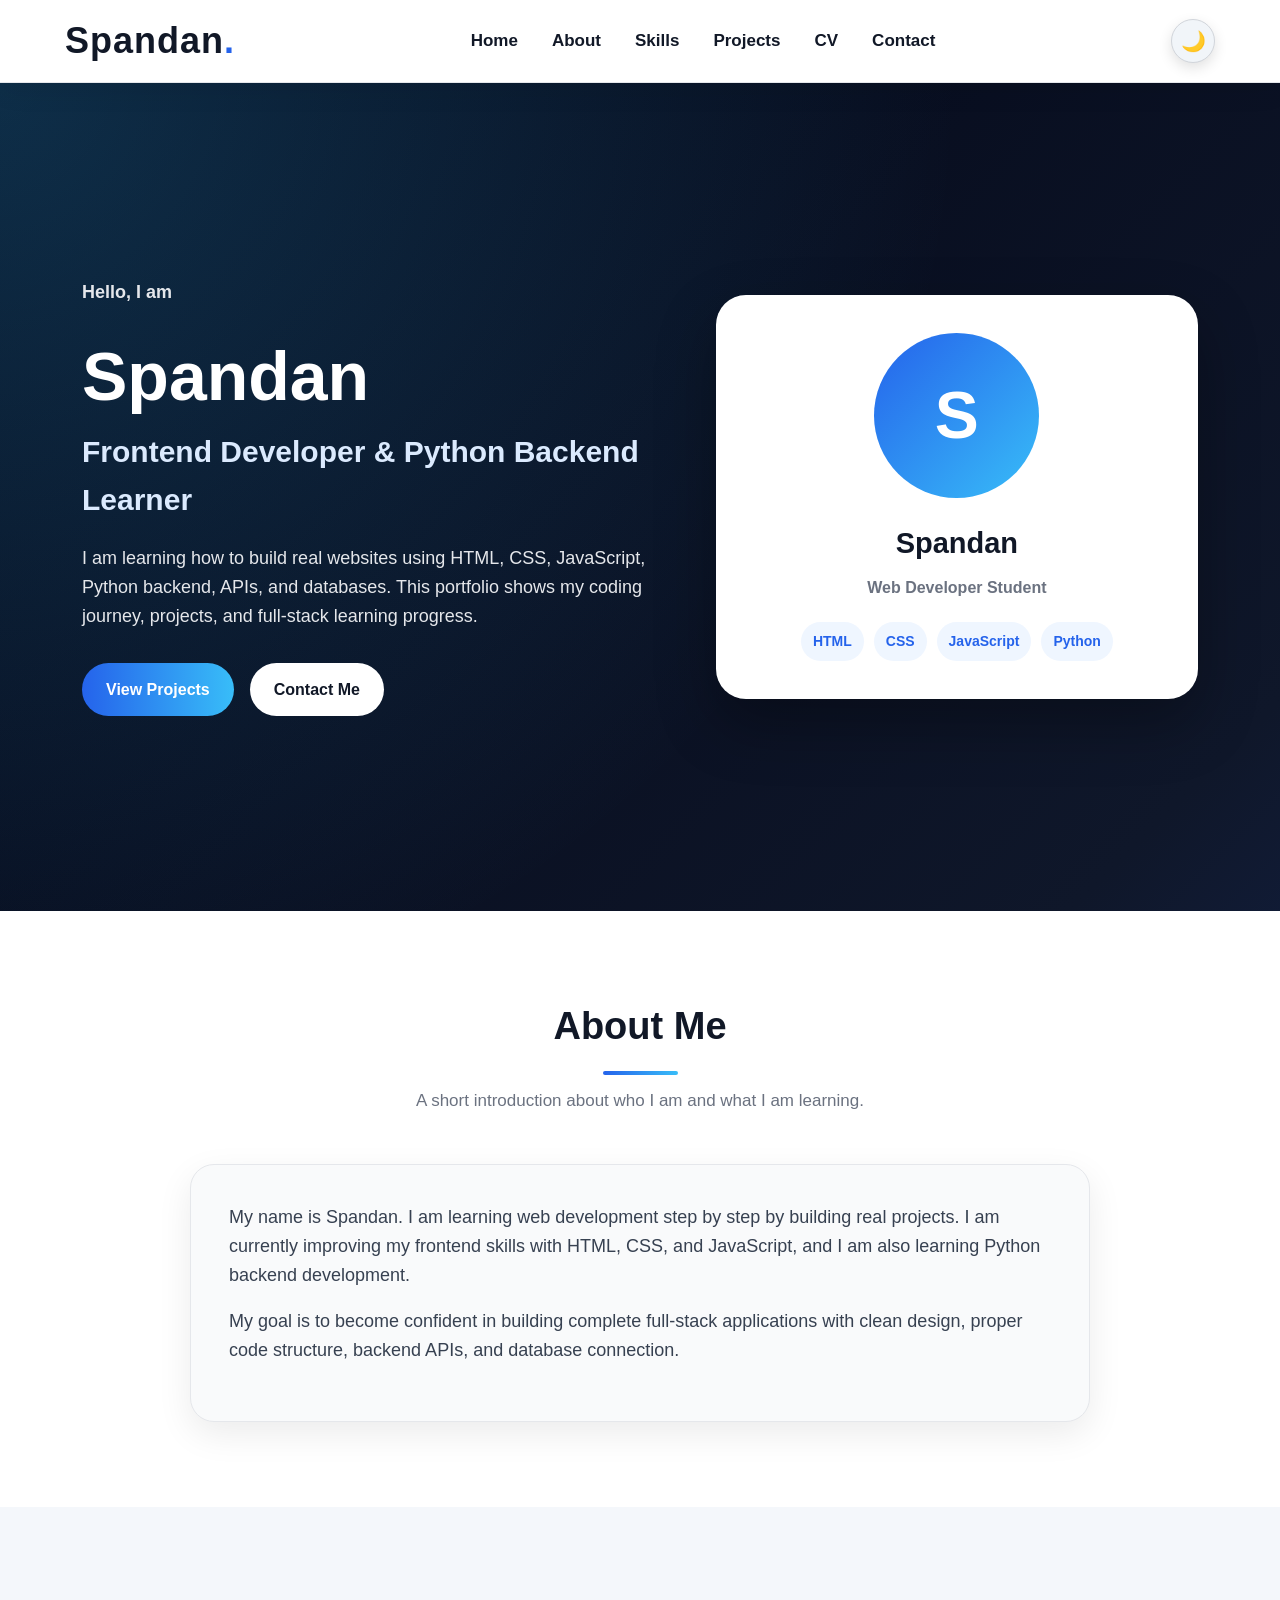
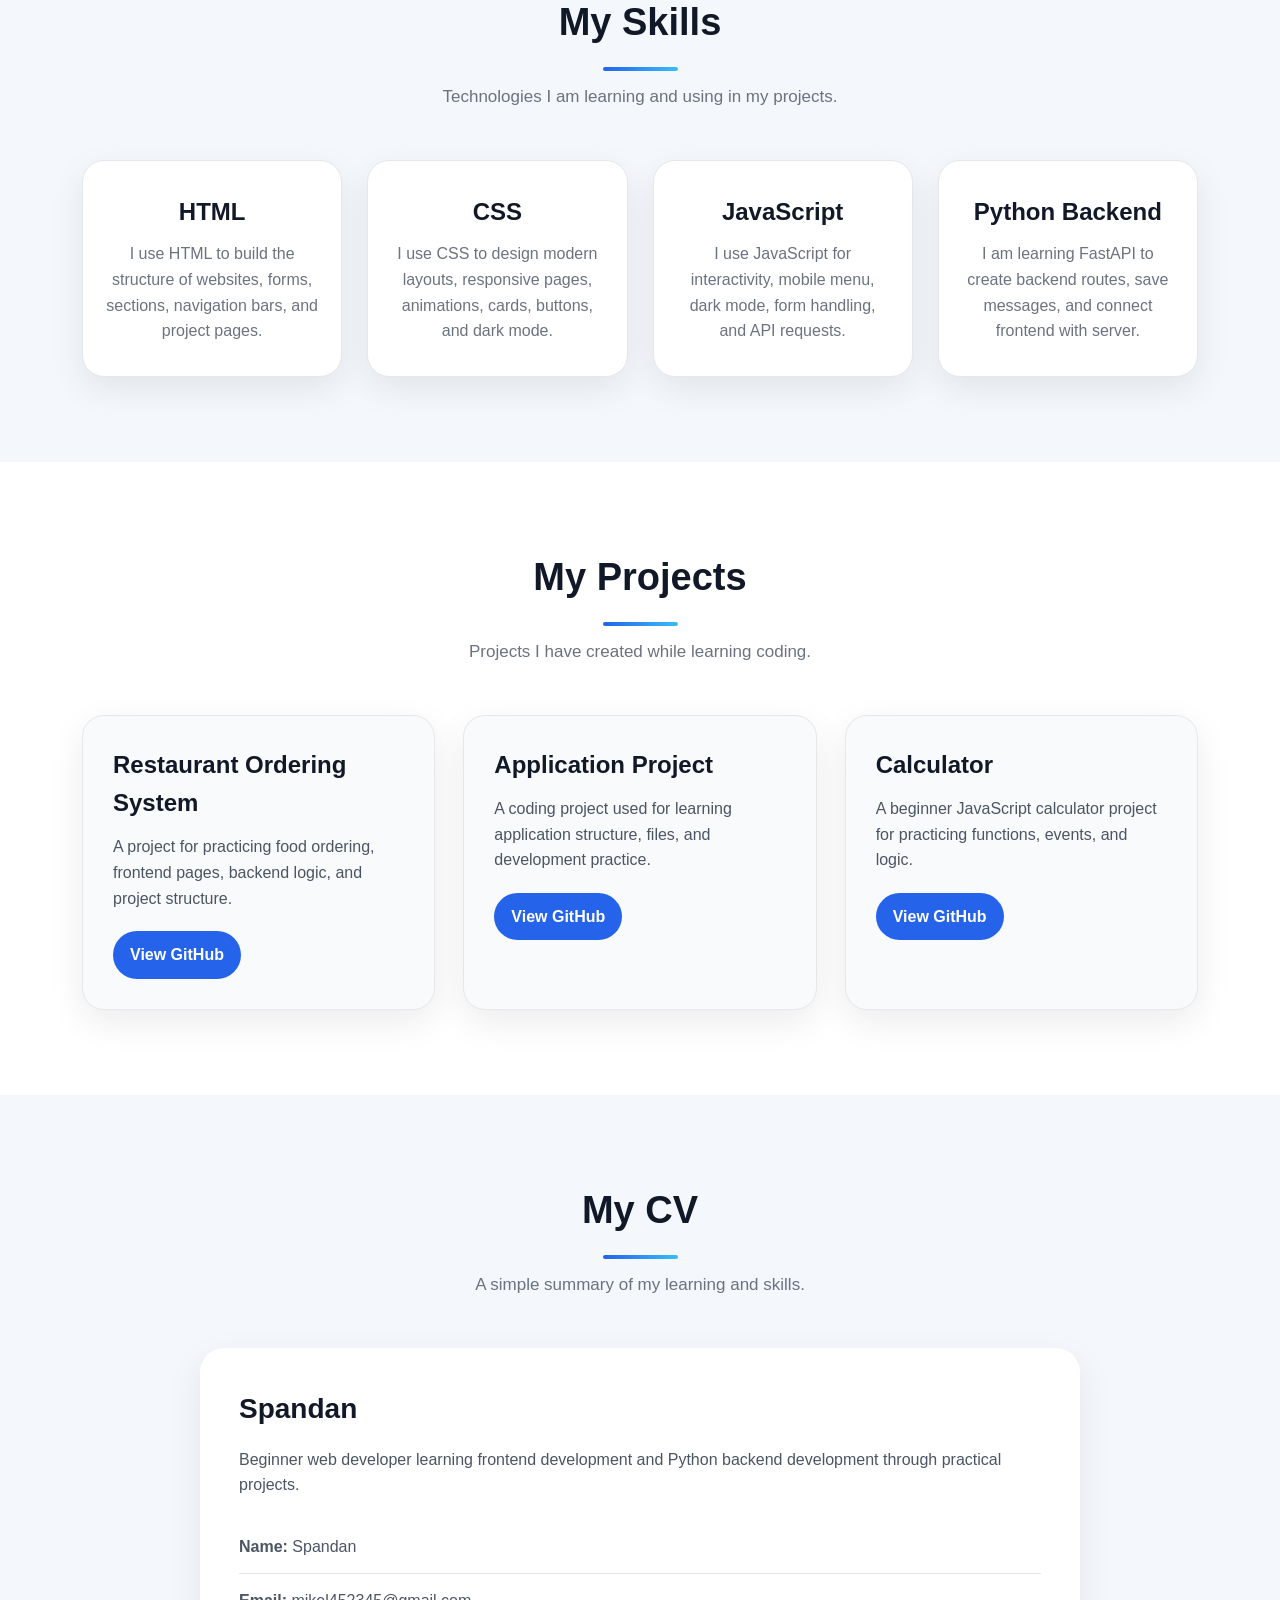
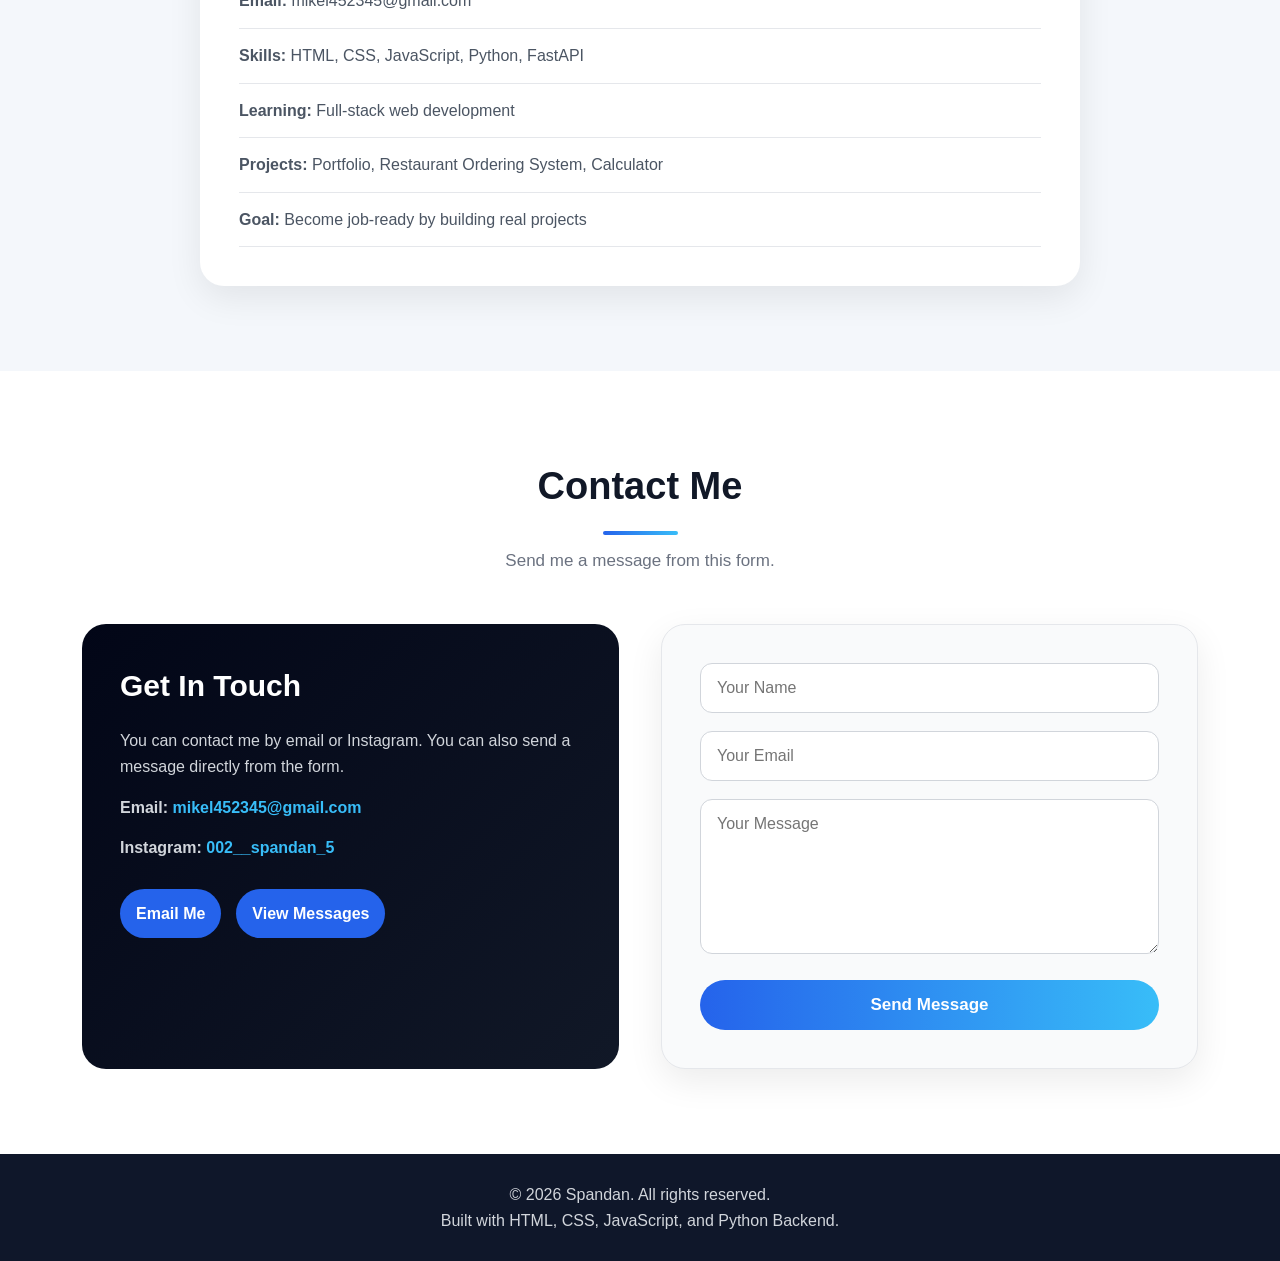
==== frontend/index.html @ 67fcecc3 "Initial portfolio project upload" ====
<!DOCTYPE html>
<html lang="en">
<head>
  <meta charset="UTF-8">

  <meta name="viewport" content="width=device-width, initial-scale=1.0">

  <title>Spandan Portfolio</title>

  <link rel="stylesheet" href="css/style.css">
</head>
<body>

  <!-- HEADER -->
  <header class="site-header">
    <nav class="site-navbar">

      <a href="#home" class="site-logo">
        Spandan<span>.</span>
      </a>

      <ul class="site-nav-links" id="navLinks">
        <li><a href="#home" class="nav-link">Home</a></li>
        <li><a href="#about" class="nav-link">About</a></li>
        <li><a href="#skills" class="nav-link">Skills</a></li>
        <li><a href="#projects" class="nav-link">Projects</a></li>
        <li><a href="#cv" class="nav-link">CV</a></li>
        <li><a href="#contact" class="nav-link">Contact</a></li>
      </ul>

      <div class="site-nav-actions">
        <button id="themeToggle" class="site-theme-btn" type="button" aria-label="Toggle dark mode">
          🌙
        </button>

        <button id="menuToggle" class="site-menu-btn" type="button" aria-label="Open menu">
          ☰
        </button>
      </div>

    </nav>
  </header>


  <!-- HERO SECTION -->
  <section class="hero" id="home">
    <div class="hero-content">

      <div class="hero-text">
        <p class="small-title">Hello, I am</p>

        <h1>Spandan</h1>

        <h2>Frontend Developer & Python Backend Learner</h2>

        <p>
          I am learning how to build real websites using HTML, CSS, JavaScript,
          Python backend, APIs, and databases. This portfolio shows my coding
          journey, projects, and full-stack learning progress.
        </p>

        <div class="hero-buttons">
          <a href="#projects" class="btn primary-btn">View Projects</a>
          <a href="#contact" class="btn secondary-btn">Contact Me</a>
        </div>
      </div>

      <div class="hero-card">
        <div class="profile-circle">S</div>

        <h3>Spandan</h3>

        <p>Web Developer Student</p>

        <div class="hero-tags">
          <span>HTML</span>
          <span>CSS</span>
          <span>JavaScript</span>
          <span>Python</span>
        </div>
      </div>

    </div>
  </section>


  <!-- ABOUT SECTION -->
  <section class="about" id="about">
    <div class="container">

      <h2 class="section-title">About Me</h2>

      <p class="section-subtitle">
        A short introduction about who I am and what I am learning.
      </p>

      <div class="about-box">
        <p>
          My name is Spandan. I am learning web development step by step by building
          real projects. I am currently improving my frontend skills with HTML, CSS,
          and JavaScript, and I am also learning Python backend development.
        </p>

        <p>
          My goal is to become confident in building complete full-stack applications
          with clean design, proper code structure, backend APIs, and database
          connection.
        </p>
      </div>

    </div>
  </section>


  <!-- SKILLS SECTION -->
  <section class="skills" id="skills">
    <div class="container">

      <h2 class="section-title">My Skills</h2>

      <p class="section-subtitle">
        Technologies I am learning and using in my projects.
      </p>

      <div class="skills-grid">

        <div class="skill-card">
          <h3>HTML</h3>
          <p>
            I use HTML to build the structure of websites, forms, sections,
            navigation bars, and project pages.
          </p>
        </div>

        <div class="skill-card">
          <h3>CSS</h3>
          <p>
            I use CSS to design modern layouts, responsive pages, animations,
            cards, buttons, and dark mode.
          </p>
        </div>

        <div class="skill-card">
          <h3>JavaScript</h3>
          <p>
            I use JavaScript for interactivity, mobile menu, dark mode, form
            handling, and API requests.
          </p>
        </div>

        <div class="skill-card">
          <h3>Python Backend</h3>
          <p>
            I am learning FastAPI to create backend routes, save messages,
            and connect frontend with server.
          </p>
        </div>

      </div>

    </div>
  </section>


  <!-- PROJECTS SECTION -->
  <section class="projects" id="projects">
    <div class="container">

      <h2 class="section-title">My Projects</h2>

      <p class="section-subtitle">
        Projects I have created while learning coding.
      </p>

      <div class="projects-grid">

        <div class="project-card">
          <h3>Restaurant Ordering System</h3>

          <p>
            A project for practicing food ordering, frontend pages, backend logic,
            and project structure.
          </p>

          <a href="https://github.com/Max23143/restaurant-ordering-system" target="_blank" class="project-link">
            View GitHub
          </a>
        </div>

        <div class="project-card">
          <h3>Application Project</h3>

          <p>
            A coding project used for learning application structure, files,
            and development practice.
          </p>

          <a href="https://github.com/Max23143/application" target="_blank" class="project-link">
            View GitHub
          </a>
        </div>

        <div class="project-card">
          <h3>Calculator</h3>

          <p>
            A beginner JavaScript calculator project for practicing functions,
            events, and logic.
          </p>

          <a href="https://github.com/Max23143/Calculator" target="_blank" class="project-link">
            View GitHub
          </a>
        </div>

      </div>

    </div>
  </section>


  <!-- CV SECTION -->
  <section class="cv-section" id="cv">
    <div class="container">

      <h2 class="section-title">My CV</h2>

      <p class="section-subtitle">
        A simple summary of my learning and skills.
      </p>

      <div class="cv-box">

        <h3>Spandan</h3>

        <p>
          Beginner web developer learning frontend development and Python backend
          development through practical projects.
        </p>

        <ul class="cv-list">
          <li><strong>Name:</strong> Spandan</li>
          <li><strong>Email:</strong> mikel452345@gmail.com</li>
          <li><strong>Skills:</strong> HTML, CSS, JavaScript, Python, FastAPI</li>
          <li><strong>Learning:</strong> Full-stack web development</li>
          <li><strong>Projects:</strong> Portfolio, Restaurant Ordering System, Calculator</li>
          <li><strong>Goal:</strong> Become job-ready by building real projects</li>
        </ul>

      </div>

    </div>
  </section>


  <!-- CONTACT SECTION -->
  <section class="contact" id="contact">
    <div class="container">

      <h2 class="section-title">Contact Me</h2>

      <p class="section-subtitle">
        Send me a message from this form.
      </p>

      <div class="contact-content">

        <div class="contact-info">
          <h3>Get In Touch</h3>

          <p>
            You can contact me by email or Instagram. You can also send a message
            directly from the form.
          </p>

          <p>
            <strong>Email:</strong>
            <a href="mailto:mikel452345@gmail.com">mikel452345@gmail.com</a>
          </p>

          <p>
            <strong>Instagram:</strong>
            <a href="https://www.instagram.com/002__spandan_5/?__pwa=1#" target="_blank">
              002__spandan_5
            </a>
          </p>

          <div class="social-links">
            <a href="mailto:mikel452345@gmail.com">Email Me</a>
            <a href="message.html">View Messages</a>
          </div>
        </div>


        <form id="contactForm" class="contact-form">

          <input type="text" id="name" placeholder="Your Name">

          <input type="email" id="email" placeholder="Your Email">

          <textarea id="message" placeholder="Your Message"></textarea>

          <button type="submit" id="submitMessageBtn">
            Send Message
          </button>

        </form>

      </div>

    </div>
  </section>


  <!-- FOOTER -->
  <footer class="footer">
    <p>© <span id="year"></span> Spandan. All rights reserved.</p>
    <p>Built with HTML, CSS, JavaScript, and Python Backend.</p>
  </footer>


  <script src="js/script.js"></script>
</body>
</html>
---- frontend/css/style.css ----
/* ======================================
   GLOBAL RESET
====================================== */

* {
  margin: 0;
  padding: 0;
  box-sizing: border-box;
}

html {
  scroll-behavior: smooth;
}

body {
  font-family: Arial, Helvetica, sans-serif;
  background: #f4f7fb;
  color: #111827;
  line-height: 1.6;
  overflow-x: hidden;
  transition: background 0.3s ease, color 0.3s ease;
}

body.dark-mode {
  background: #020617;
  color: #e5e7eb;
}

a {
  text-decoration: none;
}

button,
input,
textarea {
  font-family: inherit;
}

button {
  border: none;
}


/* ======================================
   ANIMATIONS
====================================== */

@keyframes fadeUp {
  from {
    opacity: 0;
    transform: translateY(35px);
  }

  to {
    opacity: 1;
    transform: translateY(0);
  }
}

@keyframes fadeDown {
  from {
    opacity: 0;
    transform: translateY(-25px);
  }

  to {
    opacity: 1;
    transform: translateY(0);
  }
}

@keyframes floatCard {
  0% {
    transform: translateY(0);
  }

  50% {
    transform: translateY(-12px);
  }

  100% {
    transform: translateY(0);
  }
}

@keyframes gradientMove {
  0% {
    background-position: left top;
  }

  50% {
    background-position: right bottom;
  }

  100% {
    background-position: left top;
  }
}


/* ======================================
   HEADER / NAVBAR
====================================== */

.site-header {
  width: 100%;
  background: #ffffff;
  border-bottom: 1px solid #e5e7eb;
  position: sticky;
  top: 0;
  z-index: 9999;
  box-shadow: 0 8px 25px rgba(0, 0, 0, 0.07);
  animation: fadeDown 0.7s ease;
  transition: background 0.3s ease, border 0.3s ease;
}

body.dark-mode .site-header {
  background: #020617;
  border-bottom: 1px solid #1e293b;
  box-shadow: 0 10px 30px rgba(0, 0, 0, 0.35);
}

.site-navbar {
  width: 90%;
  max-width: 1150px;
  min-height: 82px;
  margin: auto;
  display: flex;
  align-items: center;
  justify-content: space-between;
}

.site-logo {
  color: #111827;
  font-size: 36px;
  font-weight: 900;
  letter-spacing: 1px;
}

.site-logo span {
  color: #2563eb;
}

body.dark-mode .site-logo {
  color: #ffffff;
}

body.dark-mode .site-logo span {
  color: #38bdf8;
}

.site-nav-links {
  display: flex;
  align-items: center;
  list-style: none;
  gap: 34px;
}

.site-nav-links a {
  color: #111827;
  font-size: 17px;
  font-weight: 800;
  position: relative;
  transition: 0.3s ease;
}

body.dark-mode .site-nav-links a {
  color: #e5e7eb;
}

.site-nav-links a::after {
  content: "";
  position: absolute;
  left: 0;
  bottom: -8px;
  width: 0;
  height: 3px;
  background: linear-gradient(to right, #2563eb, #38bdf8);
  border-radius: 999px;
  transition: 0.3s ease;
}

.site-nav-links a:hover {
  color: #2563eb;
}

body.dark-mode .site-nav-links a:hover {
  color: #38bdf8;
}

.site-nav-links a:hover::after {
  width: 100%;
}

.site-nav-actions {
  display: flex;
  align-items: center;
  gap: 12px;
}

.site-theme-btn,
.site-menu-btn {
  width: 44px;
  height: 44px;
  border-radius: 50%;
  border: 1px solid #d1d5db;
  background: #f1f5f9;
  color: #111827;
  font-size: 20px;
  font-weight: 800;
  cursor: pointer;
  display: flex;
  align-items: center;
  justify-content: center;
  box-shadow: 0 5px 14px rgba(0, 0, 0, 0.12);
  transition: 0.3s ease;
}

body.dark-mode .site-theme-btn,
body.dark-mode .site-menu-btn {
  background: #0f172a;
  color: #ffffff;
  border-color: #334155;
}

.site-theme-btn:hover,
.site-menu-btn:hover {
  background: #2563eb;
  color: #ffffff;
  transform: translateY(-3px);
}

/* menu hidden on PC */
.site-menu-btn {
  display: none;
}


/* ======================================
   COMMON
====================================== */

.container {
  width: 90%;
  max-width: 1150px;
  margin: auto;
}

section {
  padding: 85px 20px;
  animation: fadeUp 0.8s ease both;
}

.section-title {
  text-align: center;
  font-size: 38px;
  color: #111827;
  margin-bottom: 12px;
}

body.dark-mode .section-title {
  color: #ffffff;
}

.section-title::after {
  content: "";
  width: 75px;
  height: 4px;
  display: block;
  margin: 14px auto 0;
  background: linear-gradient(to right, #2563eb, #38bdf8);
  border-radius: 50px;
}

.section-subtitle {
  text-align: center;
  color: #6b7280;
  margin-bottom: 50px;
  font-size: 17px;
}

body.dark-mode .section-subtitle {
  color: #94a3b8;
}


/* ======================================
   HERO
====================================== */

.hero {
  min-height: 92vh;
  display: flex;
  align-items: center;
  background:
    radial-gradient(circle at top left, rgba(56, 189, 248, 0.22), transparent 35%),
    radial-gradient(circle at bottom right, rgba(37, 99, 235, 0.3), transparent 35%),
    linear-gradient(135deg, #020617, #0f172a, #1e3a8a);
  background-size: 180% 180%;
  animation: gradientMove 9s ease infinite;
  color: #ffffff;
}

.hero-content {
  width: 90%;
  max-width: 1150px;
  margin: auto;
  display: grid;
  grid-template-columns: 1.2fr 1fr;
  gap: 55px;
  align-items: center;
}

.small-title {
  color: #38bdf8;
  font-weight: 800;
  margin-bottom: 10px;
  font-size: 18px;
}

.hero-text h1 {
  font-size: 68px;
  line-height: 1.1;
  margin-bottom: 15px;
  color: #ffffff;
}

.hero-text h2 {
  font-size: 30px;
  margin-bottom: 20px;
  color: #dbeafe;
}

.hero-text p {
  max-width: 620px;
  color: #e5e7eb;
  font-size: 18px;
  margin-bottom: 32px;
}

.hero-buttons {
  display: flex;
  gap: 16px;
  flex-wrap: wrap;
}

.btn {
  display: inline-block;
  padding: 14px 24px;
  border-radius: 999px;
  font-weight: 800;
  transition: 0.3s;
}

.primary-btn {
  background: linear-gradient(to right, #2563eb, #38bdf8);
  color: #ffffff;
}

.secondary-btn {
  background: #ffffff;
  color: #111827;
}

.btn:hover {
  transform: translateY(-4px);
  box-shadow: 0 15px 30px rgba(0, 0, 0, 0.25);
}

.hero-card {
  background: #ffffff;
  color: #111827;
  padding: 38px;
  border-radius: 30px;
  text-align: center;
  box-shadow: 0 25px 60px rgba(0, 0, 0, 0.3);
  animation: floatCard 4s ease-in-out infinite;
}

.profile-circle {
  width: 165px;
  height: 165px;
  margin: 0 auto 22px;
  border-radius: 50%;
  background: linear-gradient(135deg, #2563eb, #38bdf8);
  color: #ffffff;
  display: flex;
  align-items: center;
  justify-content: center;
  font-size: 66px;
  font-weight: 900;
}

.hero-card h3 {
  font-size: 29px;
  margin-bottom: 8px;
}

.hero-card p {
  color: #6b7280;
  font-weight: 700;
}

.hero-tags {
  margin-top: 22px;
  display: flex;
  justify-content: center;
  gap: 10px;
  flex-wrap: wrap;
}

.hero-tags span {
  background: #eff6ff;
  color: #2563eb;
  padding: 8px 12px;
  border-radius: 999px;
  font-weight: 800;
  font-size: 14px;
}


/* ======================================
   ABOUT
====================================== */

.about {
  background: #ffffff;
}

body.dark-mode .about {
  background: #020617;
}

.about-box {
  max-width: 900px;
  margin: auto;
  background: #f9fafb;
  padding: 38px;
  border-radius: 24px;
  box-shadow: 0 12px 35px rgba(0, 0, 0, 0.08);
  border: 1px solid #e5e7eb;
}

body.dark-mode .about-box {
  background: #0f172a;
  border-color: #1e293b;
}

.about-box p {
  font-size: 18px;
  color: #374151;
  margin-bottom: 18px;
}

body.dark-mode .about-box p {
  color: #cbd5e1;
}


/* ======================================
   SKILLS
====================================== */

.skills {
  background: #f4f7fb;
}

body.dark-mode .skills {
  background: #0f172a;
}

.skills-grid {
  display: grid;
  grid-template-columns: repeat(4, 1fr);
  gap: 25px;
}

.skill-card {
  background: #ffffff;
  padding: 32px 22px;
  border-radius: 22px;
  text-align: center;
  border: 1px solid #e5e7eb;
  box-shadow: 0 12px 35px rgba(0, 0, 0, 0.08);
  transition: 0.35s;
}

body.dark-mode .skill-card {
  background: #020617;
  border-color: #1e293b;
}

.skill-card:hover {
  transform: translateY(-10px);
}

.skill-card h3 {
  font-size: 24px;
  color: #111827;
  margin-bottom: 10px;
}

body.dark-mode .skill-card h3 {
  color: #ffffff;
}

.skill-card p {
  color: #6b7280;
}

body.dark-mode .skill-card p {
  color: #94a3b8;
}


/* ======================================
   PROJECTS
====================================== */

.projects {
  background: #ffffff;
}

body.dark-mode .projects {
  background: #020617;
}

.projects-grid {
  display: grid;
  grid-template-columns: repeat(3, 1fr);
  gap: 28px;
}

.project-card {
  background: #f9fafb;
  padding: 30px;
  border-radius: 22px;
  border: 1px solid #e5e7eb;
  box-shadow: 0 12px 35px rgba(0, 0, 0, 0.08);
  transition: 0.35s;
}

body.dark-mode .project-card {
  background: #0f172a;
  border-color: #1e293b;
}

.project-card:hover {
  transform: translateY(-10px);
}

.project-card h3 {
  font-size: 24px;
  color: #111827;
  margin-bottom: 12px;
}

body.dark-mode .project-card h3 {
  color: #ffffff;
}

.project-card p {
  color: #4b5563;
  margin-bottom: 20px;
}

body.dark-mode .project-card p {
  color: #94a3b8;
}

.project-link {
  display: inline-block;
  background: #2563eb;
  color: #ffffff;
  padding: 11px 17px;
  border-radius: 999px;
  font-weight: 800;
  transition: 0.3s;
}

.project-link:hover {
  background: #1d4ed8;
  transform: translateY(-3px);
}


/* ======================================
   CV
====================================== */

.cv-section {
  background: #f4f7fb;
}

body.dark-mode .cv-section {
  background: #0f172a;
}

.cv-box {
  max-width: 880px;
  margin: auto;
  background: #ffffff;
  padding: 38px;
  border-radius: 24px;
  box-shadow: 0 12px 35px rgba(0, 0, 0, 0.08);
  border: 1px solid transparent;
}

body.dark-mode .cv-box {
  background: #020617;
  border-color: #1e293b;
}

.cv-box h3 {
  font-size: 28px;
  margin-bottom: 15px;
}

body.dark-mode .cv-box h3 {
  color: #ffffff;
}

.cv-box p,
.cv-list li {
  color: #4b5563;
}

body.dark-mode .cv-box p,
body.dark-mode .cv-list li {
  color: #cbd5e1;
}

.cv-list {
  margin-top: 22px;
  list-style: none;
}

.cv-list li {
  padding: 14px 0;
  border-bottom: 1px solid #e5e7eb;
}

body.dark-mode .cv-list li {
  border-bottom-color: #1e293b;
}


/* ======================================
   CONTACT
====================================== */

.contact {
  background: #ffffff;
}

body.dark-mode .contact {
  background: #020617;
}

.contact-content {
  display: grid;
  grid-template-columns: 1fr 1fr;
  gap: 42px;
}

.contact-info {
  background: linear-gradient(135deg, #020617, #111827);
  color: #ffffff;
  padding: 38px;
  border-radius: 24px;
}

.contact-info h3 {
  font-size: 30px;
  margin-bottom: 18px;
}

.contact-info p {
  color: #d1d5db;
  margin-bottom: 15px;
}

.contact-info a {
  color: #38bdf8;
  font-weight: 800;
  word-break: break-word;
}

.social-links {
  margin-top: 28px;
  display: flex;
  gap: 15px;
  flex-wrap: wrap;
}

.social-links a {
  background: #2563eb;
  color: #ffffff;
  padding: 12px 16px;
  border-radius: 999px;
  font-weight: 800;
  transition: 0.3s;
}

.social-links a:hover {
  background: #1d4ed8;
  transform: translateY(-3px);
}

.contact-form {
  background: #f9fafb;
  padding: 38px;
  border-radius: 24px;
  border: 1px solid #e5e7eb;
  box-shadow: 0 12px 35px rgba(0, 0, 0, 0.08);
}

body.dark-mode .contact-form {
  background: #0f172a;
  border-color: #1e293b;
}

.contact-form input,
.contact-form textarea {
  width: 100%;
  padding: 15px 16px;
  margin-bottom: 18px;
  border: 1px solid #d1d5db;
  border-radius: 12px;
  font-size: 16px;
  outline: none;
  background: #ffffff;
  color: #111827;
}

body.dark-mode .contact-form input,
body.dark-mode .contact-form textarea {
  background: #020617;
  color: #ffffff;
  border-color: #334155;
}

body.dark-mode .contact-form input::placeholder,
body.dark-mode .contact-form textarea::placeholder {
  color: #94a3b8;
}

.contact-form textarea {
  height: 155px;
  resize: vertical;
}

.contact-form input:focus,
.contact-form textarea:focus {
  border-color: #2563eb;
  box-shadow: 0 0 0 4px rgba(37, 99, 235, 0.15);
}

.contact-form button {
  width: 100%;
  background: linear-gradient(to right, #2563eb, #38bdf8);
  color: #ffffff;
  padding: 15px;
  border-radius: 999px;
  font-size: 17px;
  font-weight: 900;
  cursor: pointer;
  transition: 0.3s;
}

.contact-form button:hover {
  transform: translateY(-4px);
}

.contact-form button:disabled {
  background: #9ca3af;
  cursor: not-allowed;
  transform: none;
}


/* ======================================
   STATUS MESSAGES
====================================== */

.success-message,
.error-message,
.warning-message {
  margin-top: 15px;
  font-weight: 800;
  padding: 12px 14px;
  border-radius: 12px;
}

.success-message {
  color: #16a34a;
  background: rgba(22, 163, 74, 0.1);
}

.error-message {
  color: #dc2626;
  background: rgba(220, 38, 38, 0.1);
}

.warning-message {
  color: #d97706;
  background: rgba(217, 119, 6, 0.1);
}


/* ======================================
   FOOTER
====================================== */

.footer {
  background: #0f172a;
  color: #d1d5db;
  text-align: center;
  padding: 28px 20px;
}


/* ======================================
   MESSAGE PAGE
====================================== */

.message-header {
  text-align: center;
  padding: 60px 20px;
  background:
    radial-gradient(circle at top right, rgba(56, 189, 248, 0.22), transparent 35%),
    linear-gradient(135deg, #020617, #111827, #1e3a8a);
  background-size: 170% 170%;
  animation: gradientMove 8s ease infinite;
  color: #ffffff;
}

.message-header h1 {
  font-size: 44px;
  margin-bottom: 12px;
}

.message-header p {
  color: #d1d5db;
  margin-bottom: 28px;
}

.message-actions {
  display: flex;
  justify-content: center;
  gap: 15px;
  flex-wrap: wrap;
}

.back-btn,
.refresh-btn,
.clear-btn {
  padding: 13px 20px;
  border-radius: 999px;
  font-size: 15px;
  font-weight: 800;
  cursor: pointer;
  transition: 0.3s;
}

.back-btn {
  background: #2563eb;
  color: #ffffff;
}

.refresh-btn {
  background: #16a34a;
  color: #ffffff;
}

.clear-btn {
  background: #dc2626;
  color: #ffffff;
}

.back-btn:hover,
.refresh-btn:hover,
.clear-btn:hover {
  transform: translateY(-4px);
}

.message-page {
  max-width: 1050px;
  margin: auto;
  padding: 45px 20px;
}

.message-stats {
  display: flex;
  justify-content: center;
  margin-bottom: 42px;
}

.stat-card {
  background: #ffffff;
  padding: 30px 55px;
  border-radius: 22px;
  box-shadow: 0 12px 35px rgba(0, 0, 0, 0.08);
  text-align: center;
  border: 1px solid #e5e7eb;
}

body.dark-mode .stat-card {
  background: #0f172a;
  border-color: #1e293b;
}

.stat-card h2 {
  font-size: 48px;
  color: #2563eb;
}

.stat-card p {
  color: #6b7280;
  font-weight: 700;
}

.message-source {
  margin-bottom: 22px;
  font-weight: 800;
  padding: 12px 15px;
  border-radius: 12px;
}

.backend-source {
  color: #16a34a;
  background: rgba(22, 163, 74, 0.1);
}

.local-source {
  color: #d97706;
  background: rgba(217, 119, 6, 0.1);
}

.messages-section h2 {
  margin-bottom: 12px;
  color: #111827;
  font-size: 30px;
}

body.dark-mode .messages-section h2 {
  color: #ffffff;
}

.message-container {
  display: grid;
  gap: 22px;
}

.message-card {
  background: #ffffff;
  padding: 28px;
  border-radius: 22px;
  box-shadow: 0 12px 35px rgba(0, 0, 0, 0.08);
  border-left: 6px solid #2563eb;
  transition: 0.35s;
}

body.dark-mode .message-card {
  background: #0f172a;
}

.message-card:hover {
  transform: translateY(-7px);
  border-left-color: #38bdf8;
}

.message-top {
  display: flex;
  justify-content: space-between;
  gap: 15px;
  flex-wrap: wrap;
  margin-bottom: 15px;
}

.message-top h3 {
  color: #111827;
  font-size: 24px;
}

body.dark-mode .message-top h3 {
  color: #ffffff;
}

.message-top span {
  color: #6b7280;
  font-size: 14px;
  background: #f3f4f6;
  padding: 6px 10px;
  border-radius: 999px;
}

.message-email {
  margin-bottom: 15px;
  color: #374151;
}

body.dark-mode .message-email {
  color: #cbd5e1;
}

.message-email a {
  color: #2563eb;
  font-weight: 700;
}

.message-text {
  color: #374151;
  line-height: 1.7;
  margin-bottom: 22px;
  white-space: pre-wrap;
  background: #f9fafb;
  padding: 16px;
  border-radius: 14px;
}

body.dark-mode .message-text {
  color: #cbd5e1;
  background: #020617;
}

.delete-message-btn {
  background: #dc2626;
  color: #ffffff;
  padding: 11px 16px;
  border-radius: 999px;
  cursor: pointer;
  transition: 0.3s;
  font-weight: 800;
}

.delete-message-btn:hover {
  background: #b91c1c;
  transform: translateY(-3px);
}

.empty-message {
  text-align: center;
  padding: 45px;
  background: #ffffff;
  border-radius: 22px;
  box-shadow: 0 12px 35px rgba(0, 0, 0, 0.08);
}

body.dark-mode .empty-message {
  background: #0f172a;
}

.empty-message h3 {
  color: #111827;
  margin-bottom: 10px;
  font-size: 25px;
}

body.dark-mode .empty-message h3 {
  color: #ffffff;
}

.empty-message p {
  color: #6b7280;
}


/* ======================================
   RESPONSIVE DESIGN
====================================== */

@media (max-width: 900px) {
  .hero-content,
  .contact-content {
    grid-template-columns: 1fr;
    text-align: center;
  }

  .hero-text p {
    margin-left: auto;
    margin-right: auto;
  }

  .hero-buttons {
    justify-content: center;
  }

  .skills-grid,
  .projects-grid {
    grid-template-columns: repeat(2, 1fr);
  }
}


@media (max-width: 700px) {
  section {
    padding: 65px 18px;
  }

  .site-navbar {
    min-height: 72px;
  }

  .site-logo {
    font-size: 28px;
  }

  .site-menu-btn {
    display: flex;
  }

  .site-nav-links {
    position: absolute;
    top: 72px;
    left: 0;
    width: 100%;
    background: #ffffff;
    flex-direction: column;
    align-items: center;
    gap: 0;
    max-height: 0;
    overflow: hidden;
    padding: 0;
    transition: 0.35s ease;
    box-shadow: 0 20px 35px rgba(0, 0, 0, 0.18);
  }

  body.dark-mode .site-nav-links {
    background: #020617;
  }

  .site-nav-links.active {
    max-height: 420px;
    padding: 18px 0;
  }

  .site-nav-links li {
    width: 100%;
    text-align: center;
  }

  .site-nav-links a {
    display: block;
    width: 100%;
    padding: 15px 0;
  }

  .site-nav-links a::after {
    display: none;
  }

  .hero {
    min-height: auto;
    padding: 80px 0;
  }

  .hero-text h1 {
    font-size: 44px;
  }

  .hero-text h2 {
    font-size: 24px;
  }

  .hero-text p {
    font-size: 16px;
  }

  .hero-card {
    padding: 28px;
  }

  .profile-circle {
    width: 135px;
    height: 135px;
    font-size: 54px;
  }

  .skills-grid,
  .projects-grid {
    grid-template-columns: 1fr;
  }

  .section-title {
    font-size: 31px;
  }

  .contact-form,
  .contact-info,
  .cv-box,
  .about-box {
    padding: 26px;
  }

  .message-header h1 {
    font-size: 32px;
  }

  .message-actions {
    flex-direction: column;
    align-items: center;
  }

  .back-btn,
  .refresh-btn,
  .clear-btn {
    width: 100%;
    max-width: 290px;
  }

  .stat-card {
    width: 100%;
  }
}
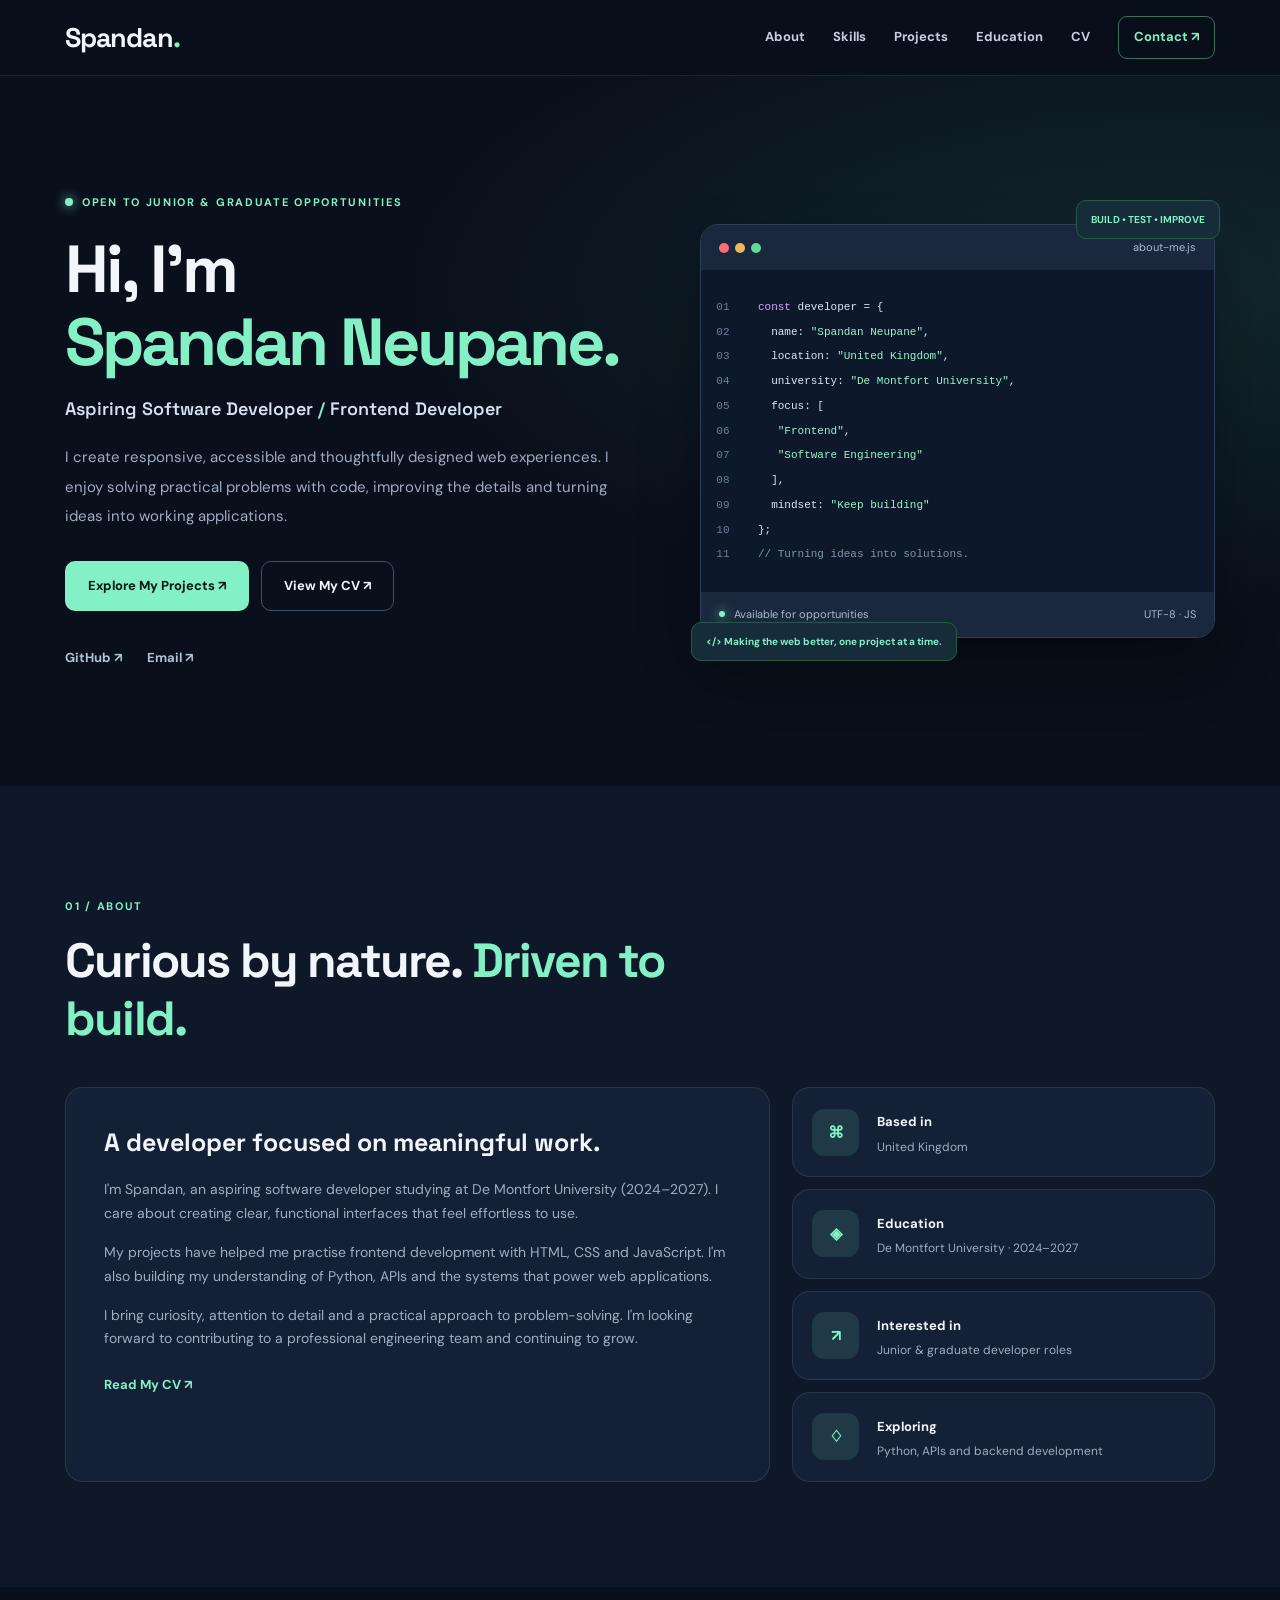
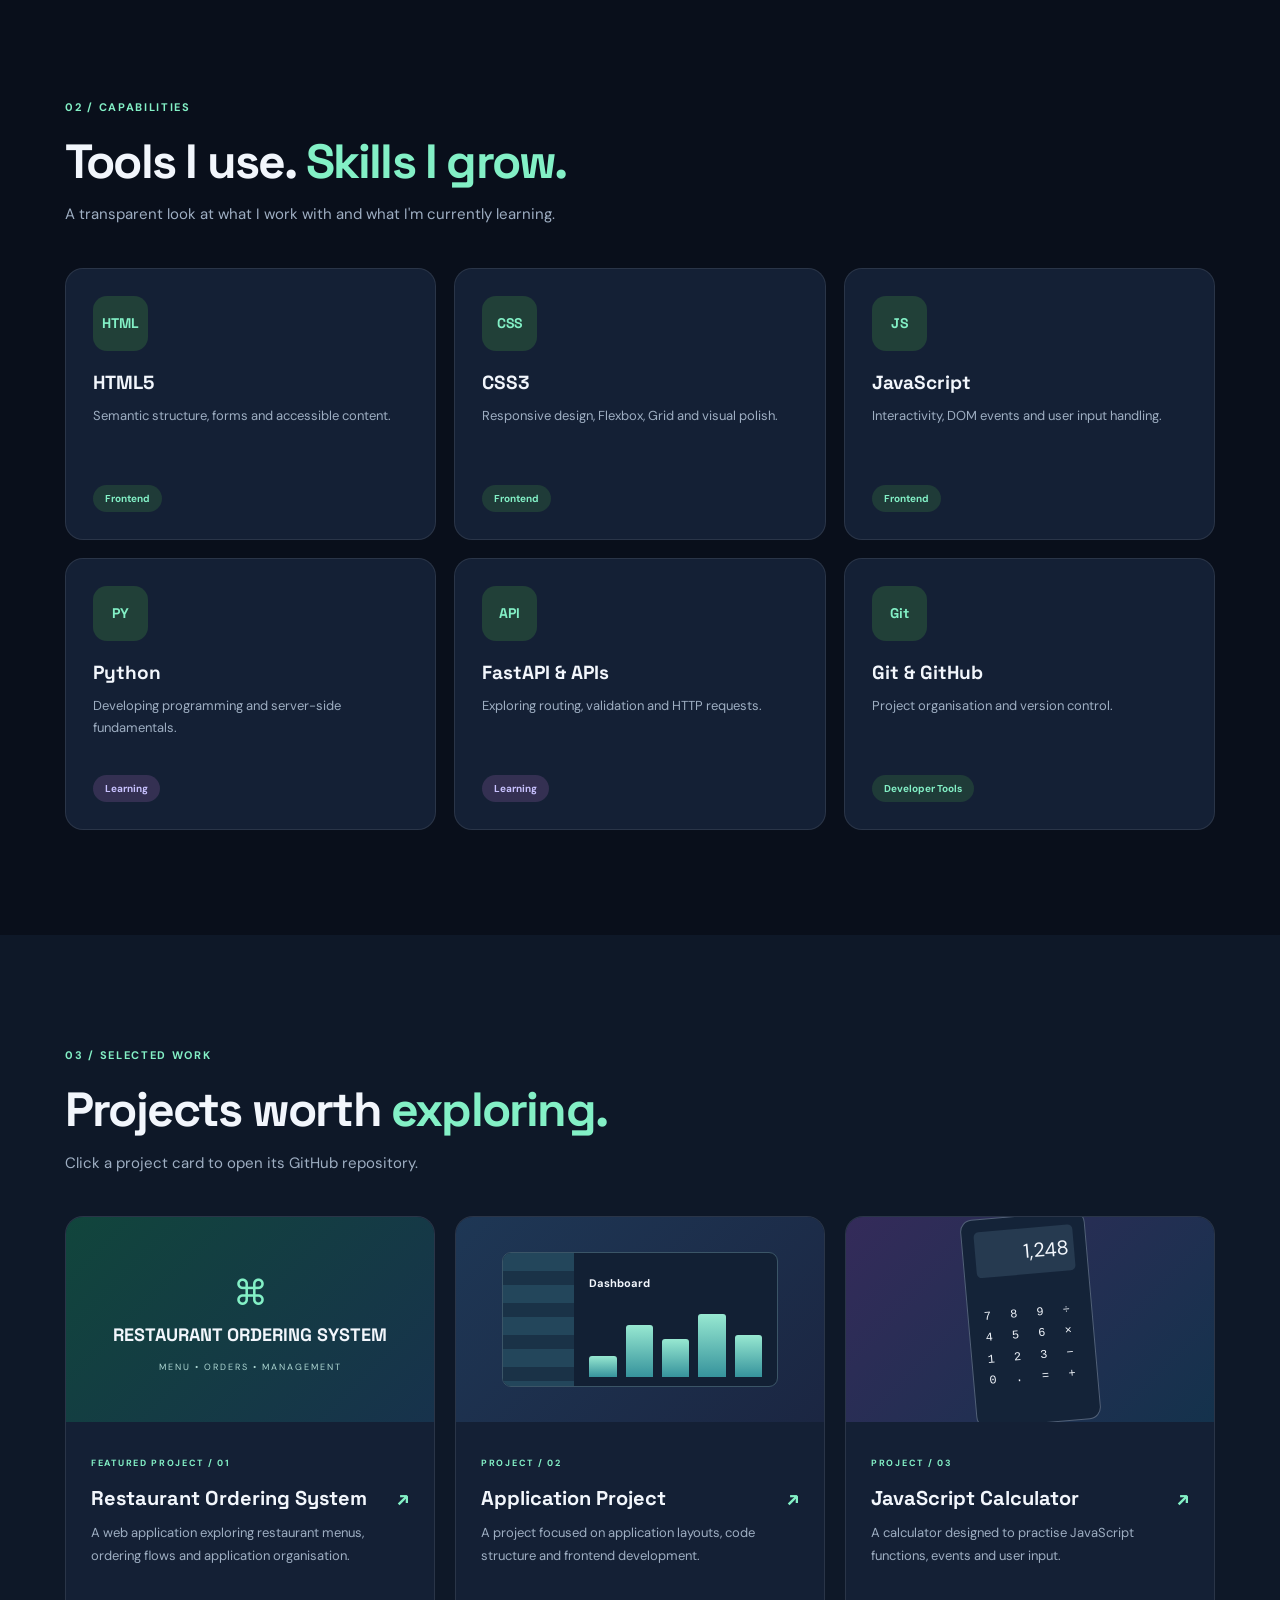
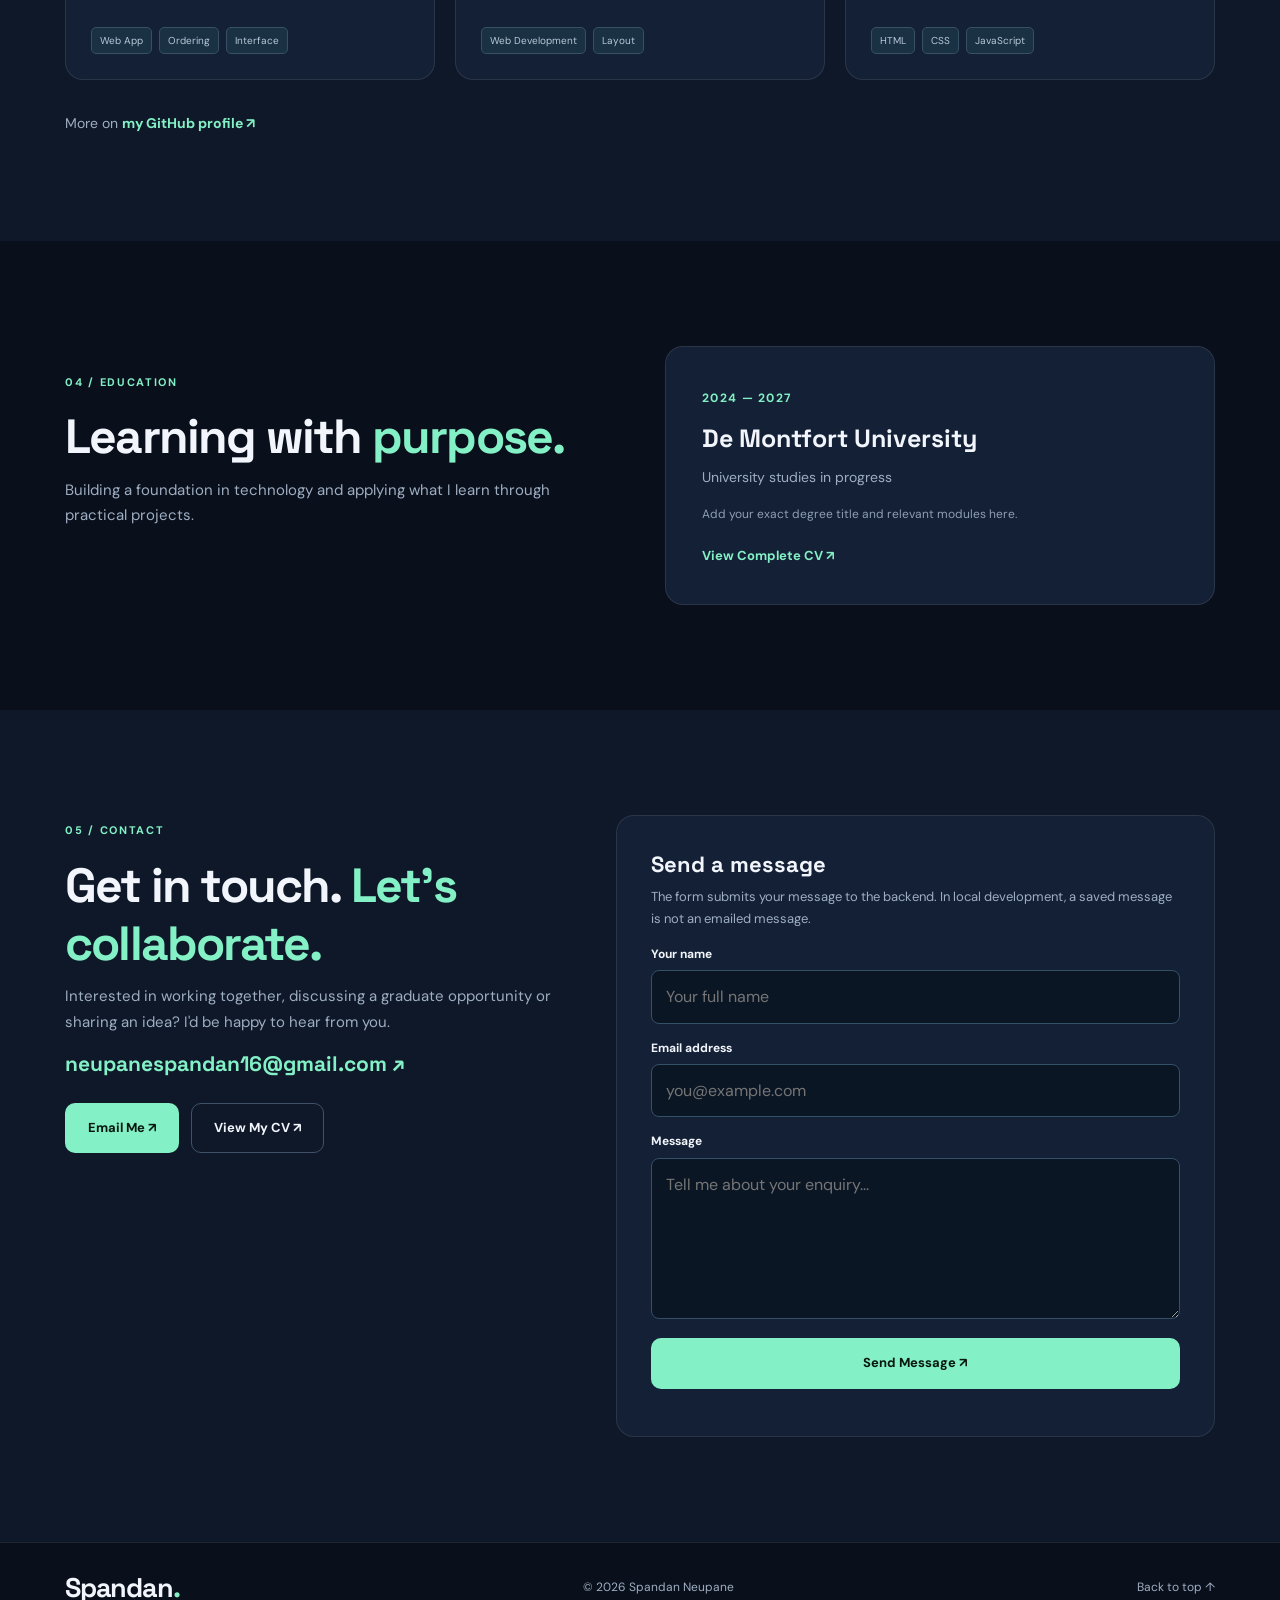
==== commit 37d59a6f: "Update professional portfolio website" ====
--- a/frontend/index.html
+++ b/frontend/index.html
@@ -1,324 +1,809 @@
+
 <!DOCTYPE html>
 <html lang="en">
 <head>
   <meta charset="UTF-8">
-
-  <meta name="viewport" content="width=device-width, initial-scale=1.0">
-
-  <title>Spandan Portfolio</title>
-
-  <link rel="stylesheet" href="css/style.css">
+  <meta name="viewport"
+        content="width=device-width, initial-scale=1">
+
+  <meta name="theme-color" content="#090f1b">
+
+  <meta name="description"
+        content="Spandan Neupane — aspiring software developer and De Montfort University student.">
+
+  <title>Spandan Neupane | Software Developer</title>
+
+  <link rel="icon"
+        href="assets/favicon.svg"
+        type="image/svg+xml">
+
+  <link rel="preconnect"
+        href="https://fonts.googleapis.com">
+
+  <link rel="preconnect"
+        href="https://fonts.gstatic.com"
+        crossorigin>
+
+  <link
+    href="https://fonts.googleapis.com/css2?family=DM+Sans:wght@400;500;600;700&family=Space+Grotesk:wght@400;500;600;700&display=swap"
+    rel="stylesheet">
+
+  <link rel="stylesheet" href="assets/style.css">
+  <script src="assets/main.js" defer></script>
 </head>
+
 <body>
 
-  <!-- HEADER -->
-  <header class="site-header">
-    <nav class="site-navbar">
-
-      <a href="#home" class="site-logo">
-        Spandan<span>.</span>
+<a href="#main" class="skip-link">
+  Skip to content
+</a>
+
+<!-- NAVIGATION -->
+
+<header class="site-header">
+  <nav class="container nav" aria-label="Main navigation">
+
+    <a href="#home" class="brand">
+      Spandan<span>.</span>
+    </a>
+
+    <button
+      id="menuToggle"
+      class="menu-toggle"
+      type="button"
+      aria-label="Open menu"
+      aria-controls="navLinks"
+      aria-expanded="false">
+      <span></span>
+      <span></span>
+      <span></span>
+    </button>
+
+    <div class="nav-links" id="navLinks">
+
+      <a href="#about">About</a>
+      <a href="#skills">Skills</a>
+      <a href="#projects">Projects</a>
+      <a href="#education">Education</a>
+      <a href="cv.html">CV</a>
+
+      <a href="#contact" class="nav-cta">
+        Contact ↗
       </a>
 
-      <ul class="site-nav-links" id="navLinks">
-        <li><a href="#home" class="nav-link">Home</a></li>
-        <li><a href="#about" class="nav-link">About</a></li>
-        <li><a href="#skills" class="nav-link">Skills</a></li>
-        <li><a href="#projects" class="nav-link">Projects</a></li>
-        <li><a href="#cv" class="nav-link">CV</a></li>
-        <li><a href="#contact" class="nav-link">Contact</a></li>
-      </ul>
-
-      <div class="site-nav-actions">
-        <button id="themeToggle" class="site-theme-btn" type="button" aria-label="Toggle dark mode">
-          🌙
-        </button>
-
-        <button id="menuToggle" class="site-menu-btn" type="button" aria-label="Open menu">
-          ☰
-        </button>
+    </div>
+
+  </nav>
+</header>
+
+<main id="main">
+
+<!-- HERO SECTION -->
+
+<section class="hero" id="home">
+  <div class="container hero-grid">
+
+    <div class="hero-copy reveal">
+
+      <p class="eyebrow">
+        <span class="pulse"></span>
+        OPEN TO JUNIOR & GRADUATE OPPORTUNITIES
+      </p>
+
+      <h1>
+        Hi, I'm
+        <span>Spandan Neupane.</span>
+      </h1>
+
+      <h2>
+        Aspiring Software Developer
+        <span class="separator">/</span>
+        Frontend Developer
+      </h2>
+
+      <p class="lead">
+        I create responsive, accessible and thoughtfully
+        designed web experiences. I enjoy solving practical
+        problems with code, improving the details and
+        turning ideas into working applications.
+      </p>
+
+      <div class="button-row">
+
+        <a href="#projects" class="btn btn-primary">
+          Explore My Projects ↗
+        </a>
+
+        <a href="cv.html" class="btn btn-secondary">
+          View My CV ↗
+        </a>
+
       </div>
 
-    </nav>
-  </header>
-
-
-  <!-- HERO SECTION -->
-  <section class="hero" id="home">
-    <div class="hero-content">
-
-      <div class="hero-text">
-        <p class="small-title">Hello, I am</p>
-
-        <h1>Spandan</h1>
-
-        <h2>Frontend Developer & Python Backend Learner</h2>
+      <div class="hero-links">
+
+        <a
+          href="https://github.com/Max23143"
+          target="_blank"
+          rel="noopener noreferrer">
+          GitHub ↗
+        </a>
+
+        <a href="mailto:neupanespandan16@gmail.com">
+          Email ↗
+        </a>
+
+      </div>
+
+    </div>
+
+    <!-- CODE EDITOR ILLUSTRATION -->
+
+    <div class="hero-art reveal">
+
+      <div class="art-tag">
+        BUILD • TEST • IMPROVE
+      </div>
+
+      <div class="editor">
+
+        <div class="editor-top">
+
+          <div class="dots">
+            <i></i>
+            <i></i>
+            <i></i>
+          </div>
+
+          <span>about-me.js</span>
+
+        </div>
+
+        <div class="editor-code" aria-hidden="true">
+
+          <p>
+            <span class="line">01</span>
+            <span class="kw">const</span>
+            developer = {
+          </p>
+
+          <p>
+            <span class="line">02</span>
+            &nbsp; name:
+            <span class="str">"Spandan Neupane"</span>,
+          </p>
+
+          <p>
+            <span class="line">03</span>
+            &nbsp; location:
+            <span class="str">"United Kingdom"</span>,
+          </p>
+
+          <p>
+            <span class="line">04</span>
+            &nbsp; university:
+            <span class="str">"De Montfort University"</span>,
+          </p>
+
+          <p>
+            <span class="line">05</span>
+            &nbsp; focus: [
+          </p>
+
+          <p>
+            <span class="line">06</span>
+            &nbsp;&nbsp;
+            <span class="str">"Frontend"</span>,
+          </p>
+
+          <p>
+            <span class="line">07</span>
+            &nbsp;&nbsp;
+            <span class="str">"Software Engineering"</span>
+          </p>
+
+          <p>
+            <span class="line">08</span>
+            &nbsp; ],
+          </p>
+
+          <p>
+            <span class="line">09</span>
+            &nbsp; mindset:
+            <span class="str">"Keep building"</span>
+          </p>
+
+          <p>
+            <span class="line">10</span>
+            };
+          </p>
+
+          <p>
+            <span class="line">11</span>
+            <span class="comment">
+              // Turning ideas into solutions.
+            </span>
+          </p>
+
+        </div>
+
+        <div class="editor-bottom">
+          <span class="pulse"></span>
+          Available for opportunities
+          <span>UTF-8 · JS</span>
+        </div>
+
+      </div>
+
+      <div class="art-bottom">
+        &lt;/&gt; Making the web better,
+        one project at a time.
+      </div>
+
+    </div>
+
+  </div>
+</section>
+
+<!-- ABOUT SECTION -->
+
+<section class="section section-alt" id="about">
+  <div class="container">
+
+    <div class="section-head reveal">
+
+      <span class="overline">01 / ABOUT</span>
+
+      <h2>
+        Curious by nature.
+        <em>Driven to build.</em>
+      </h2>
+
+    </div>
+
+    <div class="about-grid">
+
+      <div class="panel about-main reveal">
+
+        <h3>
+          A developer focused on meaningful work.
+        </h3>
 
         <p>
-          I am learning how to build real websites using HTML, CSS, JavaScript,
-          Python backend, APIs, and databases. This portfolio shows my coding
-          journey, projects, and full-stack learning progress.
+          I'm Spandan, an aspiring software developer
+          studying at De Montfort University (2024–2027).
+          I care about creating clear, functional interfaces
+          that feel effortless to use.
         </p>
 
-        <div class="hero-buttons">
-          <a href="#projects" class="btn primary-btn">View Projects</a>
-          <a href="#contact" class="btn secondary-btn">Contact Me</a>
+        <p>
+          My projects have helped me practise frontend
+          development with HTML, CSS and JavaScript.
+          I'm also building my understanding of Python,
+          APIs and the systems that power web applications.
+        </p>
+
+        <p>
+          I bring curiosity, attention to detail and
+          a practical approach to problem-solving.
+          I'm looking forward to contributing to a
+          professional engineering team and continuing
+          to grow.
+        </p>
+
+        <a href="cv.html" class="text-link">
+          Read My CV ↗
+        </a>
+
+      </div>
+
+      <div class="about-facts reveal">
+
+        <div class="fact panel">
+          <span class="fact-icon">⌘</span>
+          <div>
+            <strong>Based in</strong>
+            <p>United Kingdom</p>
+          </div>
         </div>
+
+        <div class="fact panel">
+          <span class="fact-icon">◈</span>
+          <div>
+            <strong>Education</strong>
+            <p>De Montfort University · 2024–2027</p>
+          </div>
+        </div>
+
+        <div class="fact panel">
+          <span class="fact-icon">↗</span>
+          <div>
+            <strong>Interested in</strong>
+            <p>Junior & graduate developer roles</p>
+          </div>
+        </div>
+
+        <div class="fact panel">
+          <span class="fact-icon">♢</span>
+          <div>
+            <strong>Exploring</strong>
+            <p>Python, APIs and backend development</p>
+          </div>
+        </div>
+
       </div>
 
-      <div class="hero-card">
-        <div class="profile-circle">S</div>
-
-        <h3>Spandan</h3>
-
-        <p>Web Developer Student</p>
-
-        <div class="hero-tags">
-          <span>HTML</span>
-          <span>CSS</span>
-          <span>JavaScript</span>
-          <span>Python</span>
-        </div>
+    </div>
+
+  </div>
+</section>
+
+<!-- SKILLS SECTION -->
+
+<section class="section" id="skills">
+  <div class="container">
+
+    <div class="section-head reveal">
+
+      <span class="overline">02 / CAPABILITIES</span>
+
+      <h2>
+        Tools I use.
+        <em>Skills I grow.</em>
+      </h2>
+
+      <p>
+        A transparent look at what I work with
+        and what I'm currently learning.
+      </p>
+
+    </div>
+
+    <div class="skills-grid">
+
+      <article class="panel skill reveal">
+        <div class="skill-icon">HTML</div>
+        <h3>HTML5</h3>
+        <p>Semantic structure, forms and accessible content.</p>
+        <span class="pill">Frontend</span>
+      </article>
+
+      <article class="panel skill reveal">
+        <div class="skill-icon">CSS</div>
+        <h3>CSS3</h3>
+        <p>Responsive design, Flexbox, Grid and visual polish.</p>
+        <span class="pill">Frontend</span>
+      </article>
+
+      <article class="panel skill reveal">
+        <div class="skill-icon">JS</div>
+        <h3>JavaScript</h3>
+        <p>Interactivity, DOM events and user input handling.</p>
+        <span class="pill">Frontend</span>
+      </article>
+
+      <article class="panel skill reveal">
+        <div class="skill-icon">PY</div>
+        <h3>Python</h3>
+        <p>Developing programming and server-side fundamentals.</p>
+        <span class="pill learning">Learning</span>
+      </article>
+
+      <article class="panel skill reveal">
+        <div class="skill-icon">API</div>
+        <h3>FastAPI & APIs</h3>
+        <p>Exploring routing, validation and HTTP requests.</p>
+        <span class="pill learning">Learning</span>
+      </article>
+
+      <article class="panel skill reveal">
+        <div class="skill-icon">Git</div>
+        <h3>Git & GitHub</h3>
+        <p>Project organisation and version control.</p>
+        <span class="pill">Developer Tools</span>
+      </article>
+
+    </div>
+
+  </div>
+</section>
+
+<!-- PROJECTS SECTION -->
+
+<section class="section section-alt" id="projects">
+  <div class="container">
+
+    <div class="section-head reveal">
+
+      <span class="overline">03 / SELECTED WORK</span>
+
+      <h2>
+        Projects worth
+        <em>exploring.</em>
+      </h2>
+
+      <p>
+        Click a project card to open its GitHub repository.
+      </p>
+
+    </div>
+
+    <div class="projects-grid">
+
+      <!-- RESTAURANT PROJECT -->
+
+      <article class="project panel reveal">
+
+        <a
+          class="project-main"
+          href="https://github.com/Max23143/restaurant-ordering-system"
+          target="_blank"
+          rel="noopener noreferrer">
+
+          <div class="project-graphic graphic-food">
+
+            <span class="graphic-symbol">⌘</span>
+
+            <strong>
+              RESTAURANT
+              ORDERING SYSTEM
+            </strong>
+
+            <small>MENU • ORDERS • MANAGEMENT</small>
+
+          </div>
+
+          <div class="project-body">
+
+            <span class="overline">
+              FEATURED PROJECT / 01
+            </span>
+
+            <h3>
+              Restaurant Ordering System
+              <span>↗</span>
+            </h3>
+
+            <p>
+              A web application exploring restaurant menus,
+              ordering flows and application organisation.
+            </p>
+
+            <div class="tags">
+              <span>Web App</span>
+              <span>Ordering</span>
+              <span>Interface</span>
+            </div>
+
+          </div>
+
+        </a>
+
+      </article>
+
+      <!-- APPLICATION PROJECT -->
+
+      <article class="project panel reveal">
+
+        <a
+          class="project-main"
+          href="https://github.com/Max23143/application"
+          target="_blank"
+          rel="noopener noreferrer">
+
+          <div class="project-graphic graphic-app">
+
+            <div class="mini-dashboard">
+
+              <div class="mini-bar"></div>
+
+              <div class="mini-content">
+
+                <b>Dashboard</b>
+
+                <div class="mini-chart">
+                  <i></i><i></i><i></i><i></i><i></i>
+                </div>
+
+              </div>
+
+            </div>
+
+          </div>
+
+          <div class="project-body">
+
+            <span class="overline">PROJECT / 02</span>
+
+            <h3>
+              Application Project
+              <span>↗</span>
+            </h3>
+
+            <p>
+              A project focused on application layouts,
+              code structure and frontend development.
+            </p>
+
+            <div class="tags">
+              <span>Web Development</span>
+              <span>Layout</span>
+            </div>
+
+          </div>
+
+        </a>
+
+      </article>
+
+      <!-- CALCULATOR PROJECT -->
+
+      <article class="project panel reveal">
+
+        <a
+          class="project-main"
+          href="https://github.com/Max23143/Calculator"
+          target="_blank"
+          rel="noopener noreferrer">
+
+          <div class="project-graphic graphic-calc">
+
+            <div class="mini-calculator">
+
+              <div class="calc-display">
+                1,248
+              </div>
+
+              <div class="calc-keys">
+7 8 9 ÷
+4 5 6 ×
+1 2 3 −
+0 . = +
+              </div>
+
+            </div>
+
+          </div>
+
+          <div class="project-body">
+
+            <span class="overline">PROJECT / 03</span>
+
+            <h3>
+              JavaScript Calculator
+              <span>↗</span>
+            </h3>
+
+            <p>
+              A calculator designed to practise JavaScript
+              functions, events and user input.
+            </p>
+
+            <div class="tags">
+              <span>HTML</span>
+              <span>CSS</span>
+              <span>JavaScript</span>
+            </div>
+
+          </div>
+
+        </a>
+
+      </article>
+
+    </div>
+
+    <p class="more-projects reveal">
+      More on
+      <a
+        href="https://github.com/Max23143?tab=repositories"
+        target="_blank"
+        rel="noopener noreferrer">
+        my GitHub profile ↗
+      </a>
+    </p>
+
+  </div>
+</section>
+
+<!-- EDUCATION SECTION -->
+
+<section class="section" id="education">
+  <div class="container education-grid">
+
+    <div class="section-head reveal">
+
+      <span class="overline">04 / EDUCATION</span>
+
+      <h2>
+        Learning with
+        <em>purpose.</em>
+      </h2>
+
+      <p>
+        Building a foundation in technology
+        and applying what I learn through
+        practical projects.
+      </p>
+
+    </div>
+
+    <div class="panel education-card reveal">
+
+      <span class="years">2024 — 2027</span>
+
+      <h3>De Montfort University</h3>
+
+      <p>University studies in progress</p>
+
+      <!-- UPDATE WHEN DEGREE IS CONFIRMED -->
+
+      <p class="fine-print">
+        Add your exact degree title and
+        relevant modules here.
+      </p>
+
+      <a href="cv.html" class="text-link">
+        View Complete CV ↗
+      </a>
+
+    </div>
+
+  </div>
+</section>
+
+<!-- CONTACT SECTION -->
+
+<section class="section section-alt" id="contact">
+  <div class="container contact-grid">
+
+    <div class="contact-copy reveal">
+
+      <span class="overline">05 / CONTACT</span>
+
+      <h2>
+        Get in touch.
+        <em>Let's collaborate.</em>
+      </h2>
+
+      <p>
+        Interested in working together, discussing
+        a graduate opportunity or sharing an idea?
+        I'd be happy to hear from you.
+      </p>
+
+      <!-- CONFIRM YOUR PREFERRED EMAIL -->
+
+      <a
+        class="contact-email"
+        href="mailto:neupanespandan16@gmail.com">
+        neupanespandan16@gmail.com ↗
+      </a>
+
+      <div class="contact-buttons">
+
+        <a
+          class="btn btn-primary"
+          href="mailto:neupanespandan16@gmail.com?subject=Portfolio%20Enquiry">
+          Email Me ↗
+        </a>
+
+        <a
+          class="btn btn-secondary"
+          href="cv.html">
+          View My CV ↗
+        </a>
+
       </div>
 
-    </div>
-  </section>
-
-
-  <!-- ABOUT SECTION -->
-  <section class="about" id="about">
-    <div class="container">
-
-      <h2 class="section-title">About Me</h2>
-
-      <p class="section-subtitle">
-        A short introduction about who I am and what I am learning.
+      <!-- VISIBLE ON LOCALHOST ONLY -->
+      <!-- PRIVATE OWNER LOGIN REQUIRED -->
+
+      <a
+        id="ownerInbox"
+        class="owner-inbox"
+        href="http://127.0.0.1:8000/admin/messages"
+        hidden>
+        🔒 View Messages (Private Admin) ↗
+      </a>
+
+    </div>
+
+    <!-- MESSAGE FORM -->
+
+    <form class="panel contact-form reveal" id="contactForm">
+
+      <h3>Send a message</h3>
+
+      <p>
+        The form submits your message to the backend.
+        In local development, a saved message is
+        not an emailed message.
       </p>
 
-      <div class="about-box">
-        <p>
-          My name is Spandan. I am learning web development step by step by building
-          real projects. I am currently improving my frontend skills with HTML, CSS,
-          and JavaScript, and I am also learning Python backend development.
-        </p>
-
-        <p>
-          My goal is to become confident in building complete full-stack applications
-          with clean design, proper code structure, backend APIs, and database
-          connection.
-        </p>
-      </div>
-
-    </div>
-  </section>
-
-
-  <!-- SKILLS SECTION -->
-  <section class="skills" id="skills">
-    <div class="container">
-
-      <h2 class="section-title">My Skills</h2>
-
-      <p class="section-subtitle">
-        Technologies I am learning and using in my projects.
-      </p>
-
-      <div class="skills-grid">
-
-        <div class="skill-card">
-          <h3>HTML</h3>
-          <p>
-            I use HTML to build the structure of websites, forms, sections,
-            navigation bars, and project pages.
-          </p>
-        </div>
-
-        <div class="skill-card">
-          <h3>CSS</h3>
-          <p>
-            I use CSS to design modern layouts, responsive pages, animations,
-            cards, buttons, and dark mode.
-          </p>
-        </div>
-
-        <div class="skill-card">
-          <h3>JavaScript</h3>
-          <p>
-            I use JavaScript for interactivity, mobile menu, dark mode, form
-            handling, and API requests.
-          </p>
-        </div>
-
-        <div class="skill-card">
-          <h3>Python Backend</h3>
-          <p>
-            I am learning FastAPI to create backend routes, save messages,
-            and connect frontend with server.
-          </p>
-        </div>
-
-      </div>
-
-    </div>
-  </section>
-
-
-  <!-- PROJECTS SECTION -->
-  <section class="projects" id="projects">
-    <div class="container">
-
-      <h2 class="section-title">My Projects</h2>
-
-      <p class="section-subtitle">
-        Projects I have created while learning coding.
-      </p>
-
-      <div class="projects-grid">
-
-        <div class="project-card">
-          <h3>Restaurant Ordering System</h3>
-
-          <p>
-            A project for practicing food ordering, frontend pages, backend logic,
-            and project structure.
-          </p>
-
-          <a href="https://github.com/Max23143/restaurant-ordering-system" target="_blank" class="project-link">
-            View GitHub
-          </a>
-        </div>
-
-        <div class="project-card">
-          <h3>Application Project</h3>
-
-          <p>
-            A coding project used for learning application structure, files,
-            and development practice.
-          </p>
-
-          <a href="https://github.com/Max23143/application" target="_blank" class="project-link">
-            View GitHub
-          </a>
-        </div>
-
-        <div class="project-card">
-          <h3>Calculator</h3>
-
-          <p>
-            A beginner JavaScript calculator project for practicing functions,
-            events, and logic.
-          </p>
-
-          <a href="https://github.com/Max23143/Calculator" target="_blank" class="project-link">
-            View GitHub
-          </a>
-        </div>
-
-      </div>
-
-    </div>
-  </section>
-
-
-  <!-- CV SECTION -->
-  <section class="cv-section" id="cv">
-    <div class="container">
-
-      <h2 class="section-title">My CV</h2>
-
-      <p class="section-subtitle">
-        A simple summary of my learning and skills.
-      </p>
-
-      <div class="cv-box">
-
-        <h3>Spandan</h3>
-
-        <p>
-          Beginner web developer learning frontend development and Python backend
-          development through practical projects.
-        </p>
-
-        <ul class="cv-list">
-          <li><strong>Name:</strong> Spandan</li>
-          <li><strong>Email:</strong> mikel452345@gmail.com</li>
-          <li><strong>Skills:</strong> HTML, CSS, JavaScript, Python, FastAPI</li>
-          <li><strong>Learning:</strong> Full-stack web development</li>
-          <li><strong>Projects:</strong> Portfolio, Restaurant Ordering System, Calculator</li>
-          <li><strong>Goal:</strong> Become job-ready by building real projects</li>
-        </ul>
-
-      </div>
-
-    </div>
-  </section>
-
-
-  <!-- CONTACT SECTION -->
-  <section class="contact" id="contact">
-    <div class="container">
-
-      <h2 class="section-title">Contact Me</h2>
-
-      <p class="section-subtitle">
-        Send me a message from this form.
-      </p>
-
-      <div class="contact-content">
-
-        <div class="contact-info">
-          <h3>Get In Touch</h3>
-
-          <p>
-            You can contact me by email or Instagram. You can also send a message
-            directly from the form.
-          </p>
-
-          <p>
-            <strong>Email:</strong>
-            <a href="mailto:mikel452345@gmail.com">mikel452345@gmail.com</a>
-          </p>
-
-          <p>
-            <strong>Instagram:</strong>
-            <a href="https://www.instagram.com/002__spandan_5/?__pwa=1#" target="_blank">
-              002__spandan_5
-            </a>
-          </p>
-
-          <div class="social-links">
-            <a href="mailto:mikel452345@gmail.com">Email Me</a>
-            <a href="message.html">View Messages</a>
-          </div>
-        </div>
-
-
-        <form id="contactForm" class="contact-form">
-
-          <input type="text" id="name" placeholder="Your Name">
-
-          <input type="email" id="email" placeholder="Your Email">
-
-          <textarea id="message" placeholder="Your Message"></textarea>
-
-          <button type="submit" id="submitMessageBtn">
-            Send Message
-          </button>
-
-        </form>
-
-      </div>
-
-    </div>
-  </section>
-
-
-  <!-- FOOTER -->
-  <footer class="footer">
-    <p>© <span id="year"></span> Spandan. All rights reserved.</p>
-    <p>Built with HTML, CSS, JavaScript, and Python Backend.</p>
-  </footer>
-
-
-  <script src="js/script.js"></script>
+      <label for="contactName">Your name</label>
+
+      <input
+        id="contactName"
+        name="name"
+        type="text"
+        maxlength="100"
+        placeholder="Your full name"
+        autocomplete="name"
+        required>
+
+      <label for="contactEmail">Email address</label>
+
+      <input
+        id="contactEmail"
+        name="email"
+        type="email"
+        maxlength="254"
+        placeholder="you@example.com"
+        autocomplete="email"
+        required>
+
+      <label for="contactMessage">Message</label>
+
+      <textarea
+        id="contactMessage"
+        name="message"
+        rows="5"
+        minlength="10"
+        maxlength="3000"
+        placeholder="Tell me about your enquiry..."
+        required></textarea>
+
+      <button
+        class="btn btn-primary"
+        id="sendButton"
+        type="submit">
+        Send Message ↗
+      </button>
+
+      <p
+        id="formStatus"
+        class="form-status"
+        role="status"
+        aria-live="polite"></p>
+
+      <a
+        id="emailFallback"
+        class="fallback-link"
+        href="mailto:neupanespandan16@gmail.com"
+        hidden>
+        Open an email draft instead ↗
+      </a>
+
+    </form>
+
+  </div>
+</section>
+
+</main>
+
+<!-- FOOTER -->
+
+<footer class="footer">
+
+  <div class="container footer-inner">
+
+    <a href="#home" class="brand">
+      Spandan<span>.</span>
+    </a>
+
+    <small>
+      © <span id="year"></span>
+      Spandan Neupane
+    </small>
+
+    <a href="#home">
+      Back to top ↑
+    </a>
+
+  </div>
+
+</footer>
+
 </body>
-</html>+</html>
--- a/frontend/assets/style.css
+++ b/frontend/assets/style.css
@@ -0,0 +1,1139 @@
+
+/* ============================
+   PORTFOLIO THEME
+============================ */
+
+:root {
+  --bg: #090f1b;
+  --bg-alt: #0e1828;
+  --panel: #142035;
+  --panel-light: #1a2c43;
+  --text: #f2f6fc;
+  --muted: #9eaec2;
+  --accent: #83f0c6;
+  --border: rgba(255,255,255,.095);
+
+  --heading: 'Space Grotesk', sans-serif;
+  --body: 'DM Sans', sans-serif;
+}
+
+/* RESET */
+
+* {
+  box-sizing: border-box;
+}
+
+html {
+  scroll-behavior: smooth;
+  scroll-padding-top: 85px;
+}
+
+body {
+  margin: 0;
+  background: var(--bg);
+  color: var(--text);
+  font: 16px/1.7 var(--body);
+}
+
+a {
+  color: inherit;
+  text-decoration: none;
+}
+
+button,
+input,
+textarea {
+  font: inherit;
+}
+
+button {
+  cursor: pointer;
+}
+
+a:focus-visible,
+button:focus-visible,
+input:focus-visible,
+textarea:focus-visible {
+  outline: 2px solid var(--accent);
+  outline-offset: 3px;
+}
+
+.container {
+  width: min(1150px, 90%);
+  margin: 0 auto;
+}
+
+.section {
+  padding: 105px 0;
+}
+
+.section-alt {
+  background: var(--bg-alt);
+}
+
+.skip-link {
+  position: fixed;
+  top: -100px;
+  left: 10px;
+  z-index: 1000;
+  padding: 10px;
+  background: var(--accent);
+  color: var(--bg);
+}
+
+.skip-link:focus {
+  top: 10px;
+}
+
+/* ============================
+   NAVIGATION
+============================ */
+
+.site-header {
+  position: sticky;
+  top: 0;
+  z-index: 99;
+  background: rgba(9,15,27,.92);
+  backdrop-filter: blur(18px);
+  border-bottom: 1px solid var(--border);
+}
+
+.nav {
+  min-height: 75px;
+  display: flex;
+  align-items: center;
+  justify-content: space-between;
+  gap: 30px;
+}
+
+.brand {
+  font: 700 27px var(--heading);
+  letter-spacing: -1.2px;
+}
+
+.brand span {
+  color: var(--accent);
+}
+
+.nav-links {
+  display: flex;
+  align-items: center;
+  gap: 28px;
+}
+
+.nav-links > a {
+  font-size: 13px;
+  font-weight: 700;
+  color: #c4d0df;
+}
+
+.nav-links > a:hover {
+  color: var(--accent);
+}
+
+.nav-links .nav-cta {
+  border: 1px solid #37745e;
+  border-radius: 9px;
+  padding: 9px 15px;
+  color: var(--accent);
+}
+
+.menu-toggle {
+  display: none;
+  background: none;
+  border: 0;
+  padding: 9px;
+}
+
+.menu-toggle span {
+  display: block;
+  width: 24px;
+  height: 2px;
+  margin: 5px 0;
+  background: var(--text);
+}
+
+/* ============================
+   HERO SECTION
+============================ */
+
+.hero {
+  position: relative;
+  overflow: hidden;
+  min-height: 710px;
+  display: flex;
+  align-items: center;
+  padding: 110px 0;
+
+  background:
+    radial-gradient(
+      ellipse at 90% 30%,
+      rgba(73,189,157,.14),
+      transparent 48%
+    ),
+    var(--bg);
+}
+
+.hero-grid {
+  display: grid;
+  grid-template-columns: 1.06fr .94fr;
+  gap: 55px;
+  align-items: center;
+}
+
+.eyebrow,
+.overline {
+  font-size: 11px;
+  letter-spacing: 1.7px;
+  color: var(--accent);
+  font-weight: 700;
+}
+
+.eyebrow {
+  display: flex;
+  align-items: center;
+  gap: 9px;
+  margin-bottom: 22px;
+}
+
+.pulse {
+  display: inline-block;
+  flex: none;
+  width: 8px;
+  height: 8px;
+  border-radius: 50%;
+  background: var(--accent);
+  box-shadow: 0 0 12px var(--accent);
+}
+
+h1, h2, h3, p {
+  margin-top: 0;
+}
+
+.hero h1 {
+  font: 700 clamp(43px,5.2vw,72px)/1.09 var(--heading);
+  letter-spacing: -3px;
+  margin: 0 0 17px;
+}
+
+.hero h1 span {
+  display: block;
+  color: var(--accent);
+}
+
+.hero h2 {
+  font: 600 18px/1.55 var(--heading);
+  color: #d6e2f1;
+  margin-bottom: 20px;
+}
+
+.separator {
+  color: var(--accent);
+}
+
+.lead {
+  color: var(--muted);
+  max-width: 570px;
+  font-size: 15px;
+  line-height: 1.95;
+}
+
+/* BUTTONS */
+
+.button-row,
+.contact-buttons {
+  display: flex;
+  gap: 12px;
+  flex-wrap: wrap;
+  margin-top: 30px;
+}
+
+.btn {
+  display: inline-flex;
+  align-items: center;
+  justify-content: center;
+  border-radius: 10px;
+  padding: 13px 22px;
+  border: 1px solid transparent;
+  font-size: 13px;
+  font-weight: 700;
+
+  transition:
+    transform .2s,
+    background .2s,
+    border-color .2s;
+}
+
+.btn:hover {
+  transform: translateY(-3px);
+}
+
+.btn-primary {
+  background: var(--accent);
+  color: #081710;
+}
+
+.btn-primary:hover {
+  background: #b5ffe6;
+}
+
+.btn-secondary {
+  border-color: #405269;
+  color: var(--text);
+  background: transparent;
+}
+
+.btn-secondary:hover {
+  border-color: var(--accent);
+  color: var(--accent);
+}
+
+.hero-links {
+  display: flex;
+  flex-wrap: wrap;
+  gap: 25px;
+  margin-top: 36px;
+  color: #afc4d3;
+  font-size: 13px;
+  font-weight: 700;
+}
+
+.hero-links a:hover {
+  color: var(--accent);
+}
+
+/* ============================
+   CODE EDITOR DESIGN
+============================ */
+
+.hero-art {
+  position: relative;
+  max-width: 520px;
+  width: 100%;
+  margin: auto;
+}
+
+.art-tag,
+.art-bottom {
+  position: absolute;
+  z-index: 2;
+  padding: 10px 14px;
+  border: 1px solid #285948;
+  background: #172c39;
+  border-radius: 10px;
+  font-size: 10px;
+  font-weight: 700;
+  color: var(--accent);
+}
+
+.art-tag {
+  top: -24px;
+  right: -5px;
+}
+
+.art-bottom {
+  bottom: -23px;
+  left: -9px;
+}
+
+.editor {
+  background: #0d192b;
+  border: 1px solid #2d4059;
+  border-radius: 18px;
+  overflow: hidden;
+  box-shadow: 0 30px 60px rgba(0,0,0,.33);
+}
+
+.editor-top,
+.editor-bottom {
+  display: flex;
+  align-items: center;
+  justify-content: space-between;
+  background: #19283c;
+  padding: 13px 18px;
+  font-size: 11px;
+  color: #a9bacf;
+}
+
+.dots {
+  display: flex;
+  gap: 6px;
+}
+
+.dots i {
+  display: block;
+  width: 10px;
+  height: 10px;
+  border-radius: 50%;
+  background: #ff6b77;
+}
+
+.dots i:nth-child(2) {
+  background: #eab85d;
+}
+
+.dots i:nth-child(3) {
+  background: #60d99b;
+}
+
+.editor-code {
+  padding: 25px 15px;
+  white-space: nowrap;
+  overflow-x: auto;
+  font: 11px/2.25 Consolas, Monaco, monospace;
+  color: #dae9f4;
+}
+
+.editor-code p {
+  margin: 0;
+}
+
+.line {
+  display: inline-block;
+  width: 35px;
+  color: #68809a;
+}
+
+.kw {
+  color: #d3a5fb;
+}
+
+.str {
+  color: #9af4ce;
+}
+
+.comment {
+  color: #7e96ac;
+}
+
+.editor-bottom {
+  justify-content: flex-start;
+  gap: 9px;
+}
+
+.editor-bottom span:last-child {
+  margin-left: auto;
+}
+
+.editor-bottom .pulse {
+  width: 6px;
+  height: 6px;
+}
+
+/* ============================
+   SECTION HEADINGS
+============================ */
+
+.section-head {
+  max-width: 690px;
+  margin-bottom: 40px;
+}
+
+.section-head h2,
+.contact-copy h2 {
+  font: 700 clamp(34px,4vw,48px)/1.2 var(--heading);
+  letter-spacing: -1.8px;
+  margin: 14px 0 12px;
+}
+
+.section-head h2 em,
+.contact-copy h2 em {
+  font-style: normal;
+  color: var(--accent);
+}
+
+.section-head > p,
+.contact-copy > p {
+  color: var(--muted);
+  font-size: 15px;
+}
+
+.panel {
+  border: 1px solid var(--border);
+  border-radius: 18px;
+  background: var(--panel);
+}
+
+/* ============================
+   ABOUT SECTION
+============================ */
+
+.about-grid {
+  display: grid;
+  grid-template-columns: 1.25fr .75fr;
+  gap: 22px;
+}
+
+.about-main {
+  padding: 38px;
+}
+
+.about-main h3 {
+  font: 700 25px var(--heading);
+  margin-bottom: 20px;
+}
+
+.about-main p {
+  color: var(--muted);
+  font-size: 14px;
+  margin-bottom: 15px;
+}
+
+.text-link {
+  display: inline-block;
+  color: var(--accent);
+  font-weight: 700;
+  font-size: 13px;
+  margin-top: 8px;
+}
+
+.text-link:hover {
+  text-decoration: underline;
+}
+
+.about-facts {
+  display: grid;
+  gap: 12px;
+}
+
+.fact {
+  display: flex;
+  align-items: center;
+  gap: 18px;
+  padding: 19px;
+}
+
+.fact-icon {
+  display: grid;
+  place-items: center;
+  width: 47px;
+  height: 47px;
+  flex: none;
+  background: #1f3946;
+  color: var(--accent);
+  border-radius: 12px;
+  font-weight: 700;
+}
+
+.fact strong {
+  font-size: 13px;
+}
+
+.fact p {
+  color: var(--muted);
+  font-size: 12px;
+  margin: 2px 0 0;
+}
+
+/* ============================
+   SKILLS
+============================ */
+
+.skills-grid {
+  display: grid;
+  grid-template-columns: repeat(3, 1fr);
+  gap: 18px;
+}
+
+.skill {
+  padding: 27px;
+  transition:
+    transform .25s,
+    border-color .25s;
+}
+
+.skill:hover,
+.project:hover {
+  transform: translateY(-5px);
+  border-color: rgba(131,240,198,.34);
+}
+
+.skill-icon {
+  display: grid;
+  place-items: center;
+  width: 55px;
+  height: 55px;
+  border-radius: 14px;
+  background: #214038;
+  color: var(--accent);
+  font: 700 14px var(--heading);
+  margin-bottom: 19px;
+}
+
+.skill h3 {
+  font: 700 19px var(--heading);
+  margin-bottom: 10px;
+}
+
+.skill p {
+  font-size: 13px;
+  color: var(--muted);
+  min-height: 65px;
+}
+
+.pill {
+  display: inline-block;
+  border-radius: 20px;
+  background: #1f3b38;
+  color: var(--accent);
+  font-size: 10px;
+  font-weight: 700;
+  padding: 5px 12px;
+}
+
+.pill.learning {
+  background: #343052;
+  color: #c9c2ff;
+}
+
+/* ============================
+   PROJECTS
+============================ */
+
+.projects-grid {
+  display: grid;
+  grid-template-columns: repeat(3, minmax(0, 1fr));
+  gap: 20px;
+}
+
+.project {
+  overflow: hidden;
+  transition:
+    transform .25s,
+    border-color .25s;
+}
+
+.project-main {
+  display: block;
+  height: 100%;
+}
+
+.project-main:focus-visible {
+  outline-offset: -4px;
+}
+
+.project-graphic {
+  height: 205px;
+  display: flex;
+  align-items: center;
+  justify-content: center;
+  position: relative;
+  overflow: hidden;
+}
+
+.graphic-food {
+  flex-direction: column;
+  background: linear-gradient(135deg,#11453c,#17324c);
+  text-align: center;
+}
+
+.graphic-symbol {
+  font-size: 35px;
+  color: var(--accent);
+}
+
+.graphic-food strong {
+  font: 700 18px/1.2 var(--heading);
+}
+
+.graphic-food small {
+  font-size: 9px;
+  letter-spacing: 2px;
+  color: #aed7d3;
+  margin-top: 15px;
+}
+
+.graphic-app {
+  background: linear-gradient(135deg,#1e3755,#1b2642);
+}
+
+.mini-dashboard {
+  display: flex;
+  background: #122034;
+  border: 1px solid #3b5567;
+  border-radius: 9px;
+  width: 75%;
+  height: 135px;
+  overflow: hidden;
+}
+
+.mini-bar {
+  width: 26%;
+  background: repeating-linear-gradient(
+    to bottom,
+    #23465b 0 18px,
+    #1a3247 18px 32px
+  );
+}
+
+.mini-content {
+  flex: 1;
+  padding: 15px;
+}
+
+.mini-content b {
+  font-size: 11px;
+}
+
+.mini-chart {
+  height: 70px;
+  margin-top: 12px;
+  display: flex;
+  align-items: flex-end;
+  gap: 9px;
+}
+
+.mini-chart i {
+  flex: 1;
+  background: linear-gradient(#97e8d1,#36939c);
+  border-radius: 3px 3px 0 0;
+  height: 30%;
+}
+
+.mini-chart i:nth-child(2) {
+  height: 75%;
+}
+
+.mini-chart i:nth-child(3) {
+  height: 55%;
+}
+
+.mini-chart i:nth-child(4) {
+  height: 90%;
+}
+
+.mini-chart i:nth-child(5) {
+  height: 60%;
+}
+
+.graphic-calc {
+  background: linear-gradient(135deg,#342b5a,#14324c);
+}
+
+.mini-calculator {
+  width: 125px;
+  background: #142338;
+  padding: 12px;
+  border-radius: 12px;
+  border: 1px solid #516077;
+  transform: rotate(-5deg);
+}
+
+.calc-display {
+  text-align: right;
+  background: #263a50;
+  border-radius: 5px;
+  padding: 6px;
+  font-size: 20px;
+}
+
+.calc-keys {
+  white-space: pre;
+  font: 12px/1.8 monospace;
+  text-align: center;
+  letter-spacing: 6px;
+  margin-top: 7px;
+}
+
+.project-body {
+  padding: 25px;
+}
+
+.project-body .overline {
+  font-size: 9px;
+}
+
+.project h3 {
+  display: flex;
+  align-items: start;
+  justify-content: space-between;
+  gap: 8px;
+  font: 700 20px/1.3 var(--heading);
+  margin: 11px 0;
+}
+
+.project h3 span {
+  color: var(--accent);
+}
+
+.project-body p {
+  font-size: 13px;
+  color: var(--muted);
+  min-height: 92px;
+}
+
+.tags {
+  display: flex;
+  flex-wrap: wrap;
+  gap: 7px;
+}
+
+.tags span {
+  font-size: 10px;
+  border: 1px solid #385064;
+  background: #1a3043;
+  border-radius: 5px;
+  padding: 4px 8px;
+  color: #b8cad8;
+}
+
+.more-projects {
+  margin: 32px 0 0;
+  font-size: 14px;
+  color: var(--muted);
+}
+
+.more-projects a {
+  color: var(--accent);
+  font-weight: 700;
+}
+
+/* ============================
+   EDUCATION
+============================ */
+
+.education-grid {
+  display: grid;
+  grid-template-columns: 1fr 1fr;
+  gap: 50px;
+  align-items: center;
+}
+
+.education-card {
+  padding: 36px;
+}
+
+.years {
+  font-size: 12px;
+  letter-spacing: 1.3px;
+  font-weight: 700;
+  color: var(--accent);
+}
+
+.education-card h3 {
+  font: 700 25px var(--heading);
+  margin: 12px 0;
+}
+
+.education-card p {
+  color: var(--muted);
+  font-size: 14px;
+}
+
+.fine-print {
+  font-size: 12px !important;
+  color: #8e9eb0 !important;
+}
+
+/* ============================
+   CONTACT
+============================ */
+
+.contact-grid {
+  display: grid;
+  grid-template-columns: .9fr 1.1fr;
+  gap: 60px;
+}
+
+.contact-copy h2 {
+  margin-top: 15px;
+}
+
+.contact-email {
+  font: 700 clamp(15px,2vw,21px) var(--heading);
+  color: var(--accent);
+  overflow-wrap: anywhere;
+}
+
+.contact-buttons {
+  margin: 24px 0 16px;
+}
+
+.owner-inbox {
+  display: inline-block;
+  font-size: 13px;
+  font-weight: 700;
+  margin: 9px 0;
+  color: var(--accent);
+}
+
+.owner-inbox:hover {
+  text-decoration: underline;
+}
+
+.contact-form {
+  padding: 34px;
+}
+
+.contact-form h3 {
+  font: 700 22px var(--heading);
+  margin-bottom: 8px;
+}
+
+.contact-form > p {
+  color: var(--muted);
+  font-size: 13px;
+}
+
+.contact-form label {
+  display: block;
+  margin: 14px 0 6px;
+  font-size: 12px;
+  font-weight: 700;
+}
+
+.contact-form input,
+.contact-form textarea {
+  display: block;
+  width: 100%;
+  border: 1px solid #345066;
+  background: #0b1625;
+  border-radius: 8px;
+  padding: 12px 14px;
+  color: var(--text);
+  outline: none;
+  resize: vertical;
+}
+
+.contact-form input:focus,
+.contact-form textarea:focus {
+  border-color: var(--accent);
+}
+
+.contact-form .btn {
+  width: 100%;
+  margin-top: 19px;
+}
+
+.contact-form .btn:disabled {
+  opacity: .65;
+  cursor: wait;
+}
+
+.form-status {
+  margin: 13px 0 0 !important;
+  font-weight: 600;
+}
+
+.form-status.ok {
+  color: var(--accent) !important;
+}
+
+.form-status.warn {
+  color: #ffca8b !important;
+}
+
+.form-status.error {
+  color: #ff9f9f !important;
+}
+
+.fallback-link {
+  display: inline-block;
+  margin-top: 13px;
+  font-size: 13px;
+  color: var(--accent);
+}
+
+[hidden] {
+  display: none !important;
+}
+
+/* ============================
+   FOOTER
+============================ */
+
+.footer {
+  border-top: 1px solid var(--border);
+  padding: 27px 0;
+}
+
+.footer-inner {
+  display: flex;
+  align-items: center;
+  justify-content: space-between;
+  gap: 20px;
+}
+
+.footer small,
+.footer a:last-child {
+  color: var(--muted);
+  font-size: 12px;
+}
+
+/* ============================
+   ANIMATIONS
+============================ */
+
+.reveal {
+  opacity: 0;
+  transform: translateY(24px);
+  transition:
+    opacity .7s,
+    transform .7s;
+}
+
+.reveal.visible {
+  opacity: 1;
+  transform: none;
+}
+
+/* TABLET */
+
+@media (max-width: 1000px) {
+
+  .hero-grid {
+    gap: 25px;
+  }
+
+  .projects-grid {
+    grid-template-columns: repeat(2, 1fr);
+  }
+
+  .project-body p {
+    min-height: 0;
+  }
+
+  .contact-grid {
+    gap: 30px;
+  }
+}
+
+/* MOBILE */
+
+@media (max-width: 760px) {
+
+  .nav {
+    min-height: 69px;
+  }
+
+  .menu-toggle {
+    display: block;
+  }
+
+  .nav-links {
+    display: none;
+    position: absolute;
+    top: 69px;
+    left: 0;
+    right: 0;
+    flex-direction: column;
+    align-items: stretch;
+    gap: 0;
+    background: #101b2c;
+    padding: 12px 5% 22px;
+    border-bottom: 1px solid var(--border);
+  }
+
+  .nav-links.open {
+    display: flex;
+  }
+
+  .nav-links > a {
+    padding: 10px;
+  }
+
+  .nav-links .nav-cta {
+    text-align: center;
+    margin-top: 8px;
+  }
+
+  .hero {
+    padding: 70px 0 90px;
+  }
+
+  .hero-grid,
+  .about-grid,
+  .education-grid,
+  .contact-grid {
+    grid-template-columns: 1fr;
+  }
+
+  .hero-art {
+    margin-top: 45px;
+  }
+
+  .skills-grid {
+    grid-template-columns: repeat(2, 1fr);
+  }
+
+  .section {
+    padding: 76px 0;
+  }
+}
+
+/* SMALL PHONES */
+
+@media (max-width: 520px) {
+
+  .container {
+    width: 91%;
+  }
+
+  .hero h1 {
+    font-size: clamp(40px, 12vw, 57px);
+  }
+
+  .button-row,
+  .contact-buttons {
+    flex-direction: column;
+  }
+
+  .button-row .btn,
+  .contact-buttons .btn {
+    width: 100%;
+  }
+
+  .editor-code {
+    font-size: 9px;
+    padding: 20px 10px;
+  }
+
+  .art-tag {
+    right: 0;
+  }
+
+  .art-bottom {
+    left: 0;
+  }
+
+  .skills-grid,
+  .projects-grid {
+    grid-template-columns: 1fr;
+  }
+
+  .about-main,
+  .education-card,
+  .contact-form {
+    padding: 25px;
+  }
+
+  .footer-inner {
+    flex-direction: column;
+    text-align: center;
+  }
+
+  .skill p {
+    min-height: 0;
+  }
+}
+
+/* REDUCED MOTION */
+
+@media (prefers-reduced-motion: reduce) {
+
+  html {
+    scroll-behavior: auto;
+  }
+
+  *,
+  *::before,
+  *::after {
+    animation: none !important;
+    transition: none !important;
+  }
+
+  .reveal {
+    opacity: 1;
+    transform: none;
+  }
+}
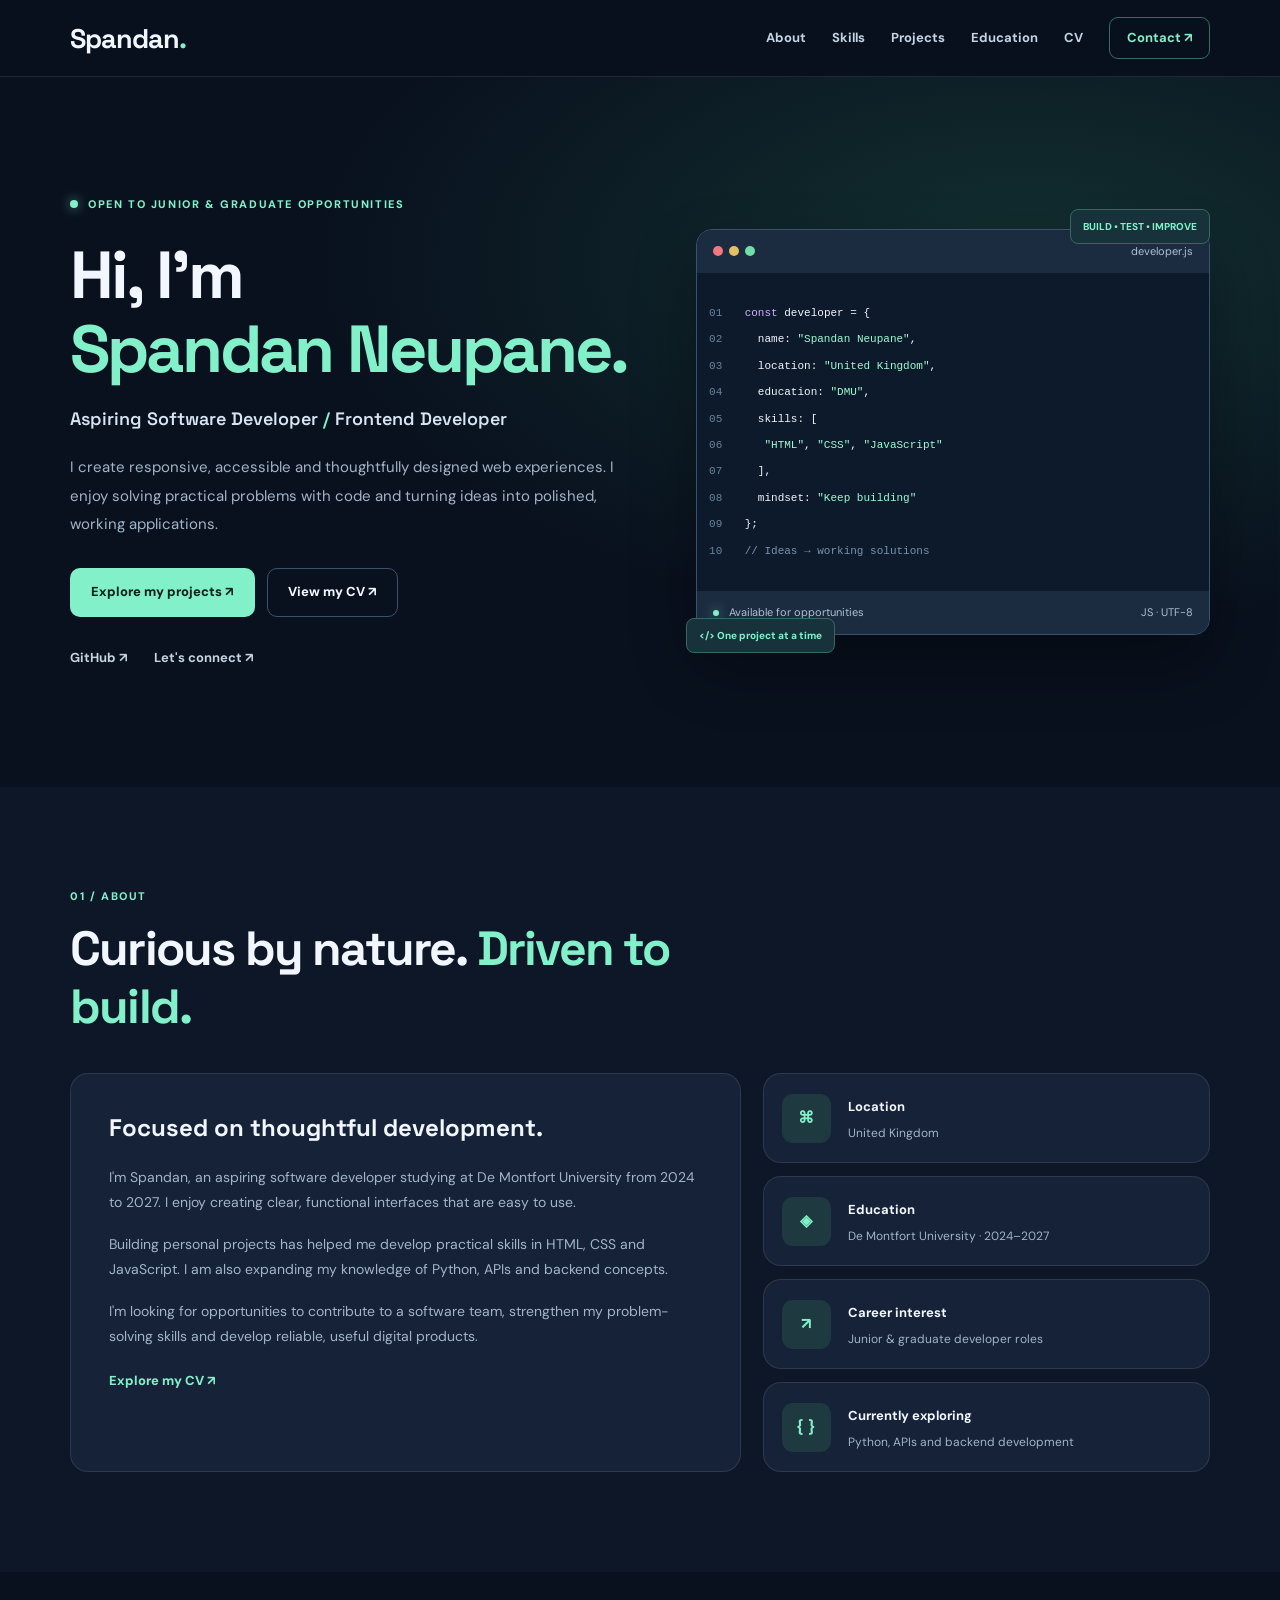
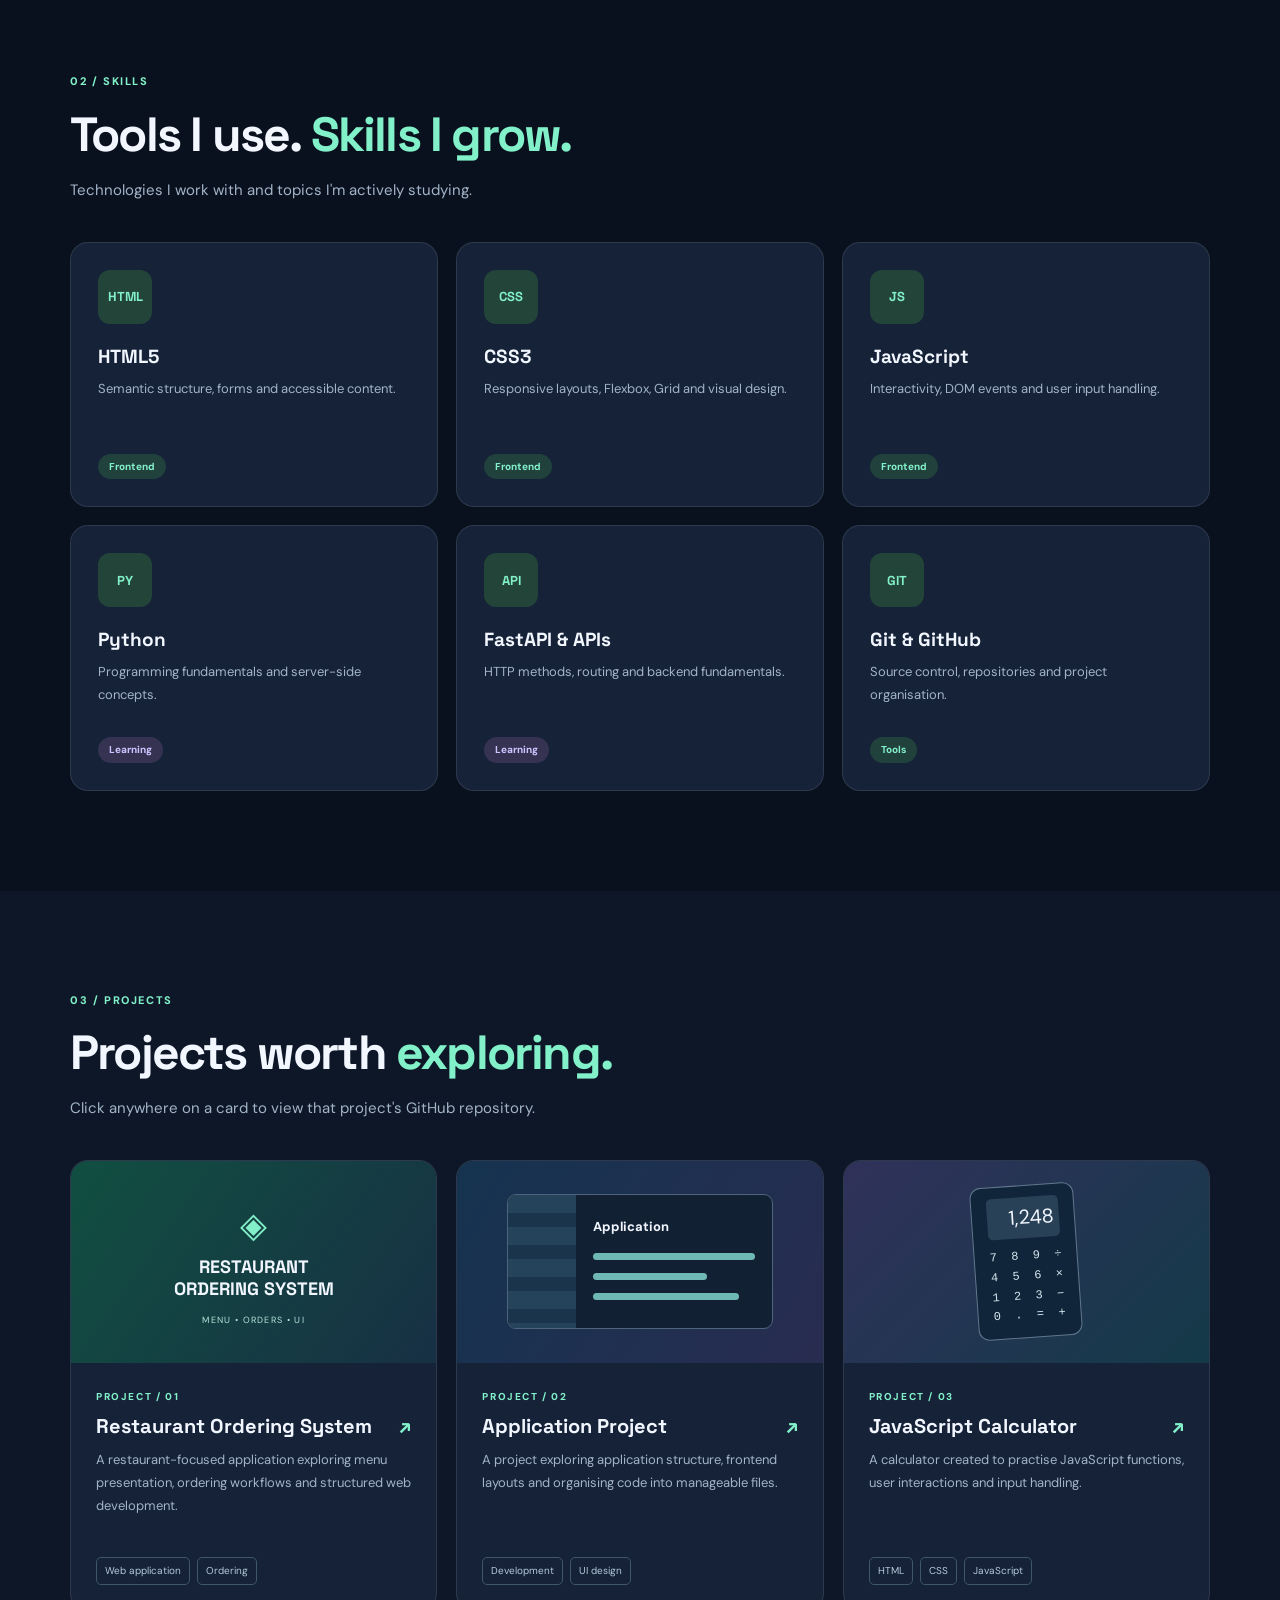
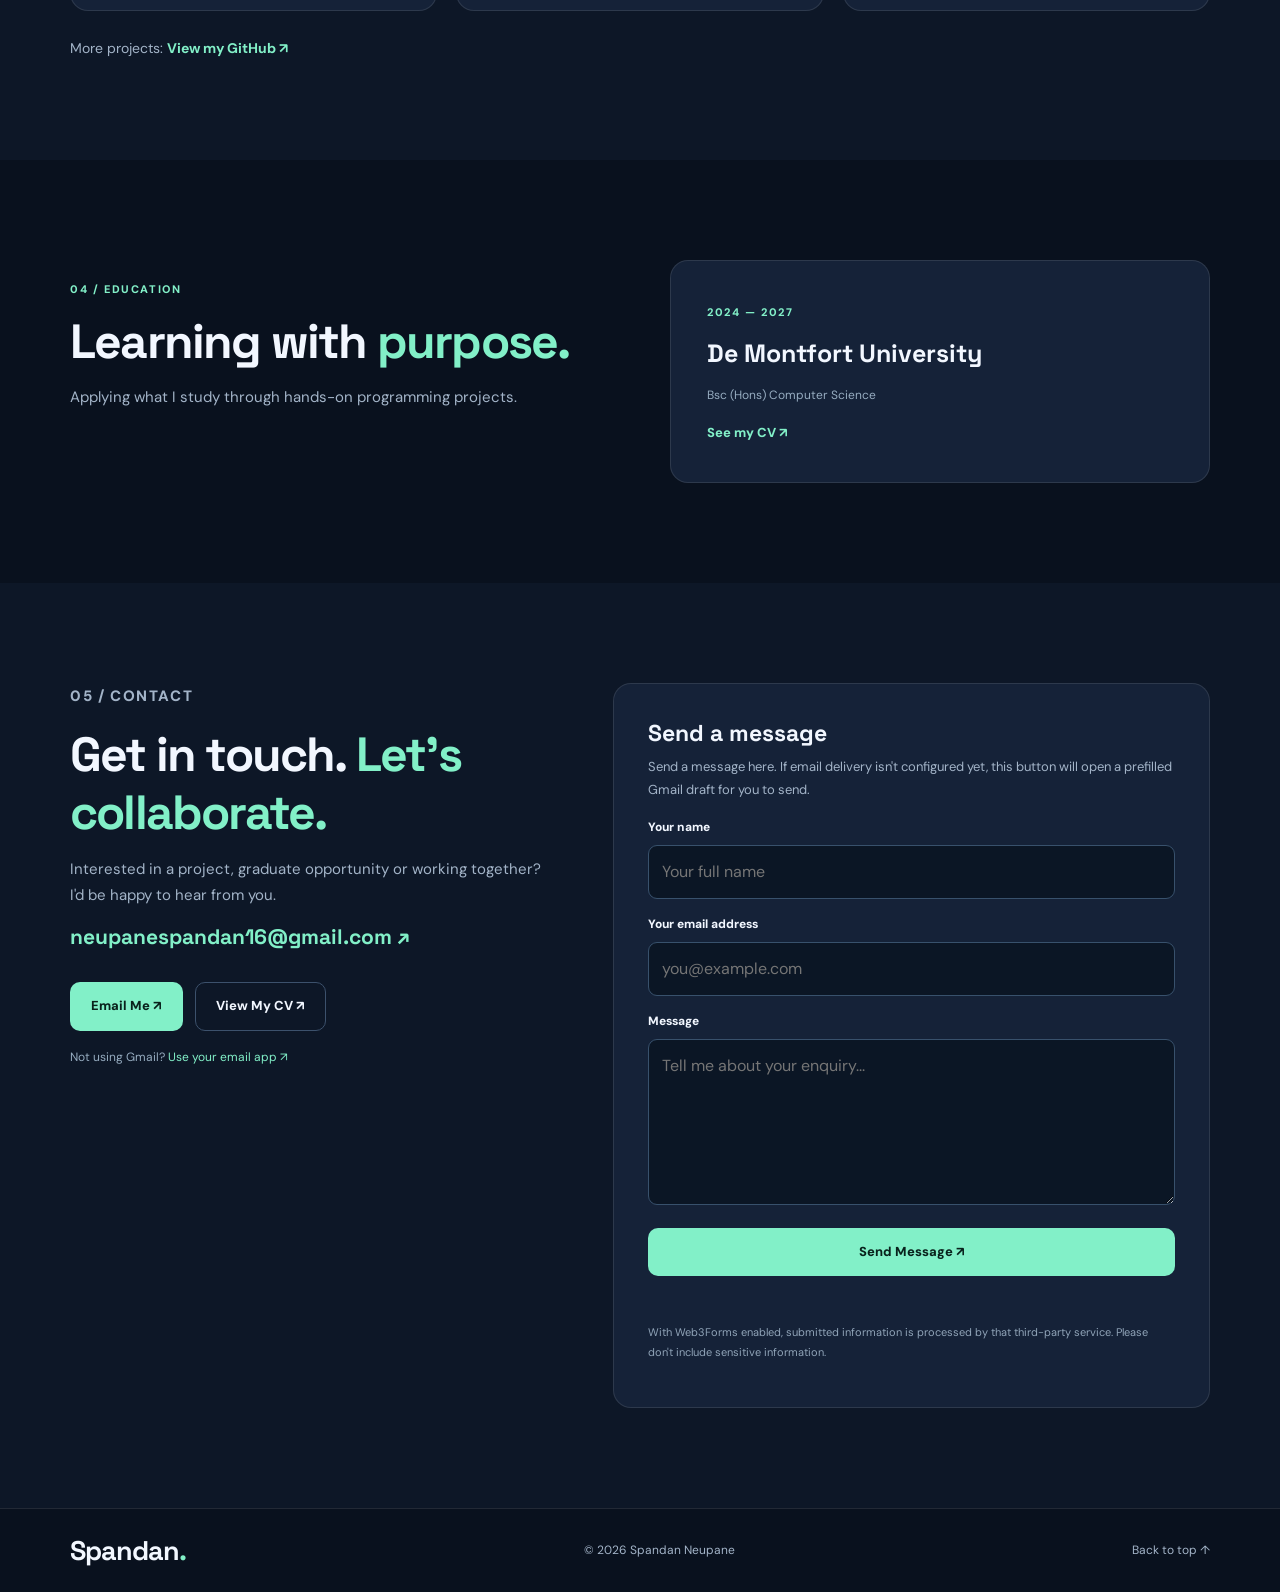
==== commit 2e02a0c5: "Fix contact form and update portfolio" ====
--- a/frontend/index.html
+++ b/frontend/index.html
@@ -1,76 +1,49 @@
 
-<!DOCTYPE html>
+<!doctype html>
 <html lang="en">
 <head>
-  <meta charset="UTF-8">
-  <meta name="viewport"
-        content="width=device-width, initial-scale=1">
-
-  <meta name="theme-color" content="#090f1b">
-
-  <meta name="description"
-        content="Spandan Neupane — aspiring software developer and De Montfort University student.">
-
+  <meta charset="utf-8">
+  <meta name="viewport" content="width=device-width,initial-scale=1">
+  <meta name="theme-color" content="#09111e">
+  <meta name="description" content="Spandan Neupane — aspiring software developer studying at De Montfort University. View my work, skills, CV and contact details.">
   <title>Spandan Neupane | Software Developer</title>
 
-  <link rel="icon"
-        href="assets/favicon.svg"
-        type="image/svg+xml">
-
-  <link rel="preconnect"
-        href="https://fonts.googleapis.com">
-
-  <link rel="preconnect"
-        href="https://fonts.gstatic.com"
-        crossorigin>
-
-  <link
-    href="https://fonts.googleapis.com/css2?family=DM+Sans:wght@400;500;600;700&family=Space+Grotesk:wght@400;500;600;700&display=swap"
-    rel="stylesheet">
+  <link rel="icon" href="assets/favicon.svg" type="image/svg+xml">
+  <link rel="preconnect" href="https://fonts.googleapis.com">
+  <link rel="preconnect" href="https://fonts.gstatic.com" crossorigin>
+  <link href="https://fonts.googleapis.com/css2?family=DM+Sans:wght@400;500;600;700&family=Space+Grotesk:wght@400;500;600;700&display=swap" rel="stylesheet">
 
   <link rel="stylesheet" href="assets/style.css">
   <script src="assets/main.js" defer></script>
 </head>
-
 <body>
 
-<a href="#main" class="skip-link">
-  Skip to content
-</a>
-
-<!-- NAVIGATION -->
+<a class="skip-link" href="#main">Skip to content</a>
 
 <header class="site-header">
   <nav class="container nav" aria-label="Main navigation">
 
-    <a href="#home" class="brand">
-      Spandan<span>.</span>
-    </a>
+    <a class="brand" href="#home">Spandan<span>.</span></a>
 
     <button
+      class="menu-toggle"
       id="menuToggle"
-      class="menu-toggle"
       type="button"
-      aria-label="Open menu"
+      aria-expanded="false"
       aria-controls="navLinks"
-      aria-expanded="false">
+      aria-label="Open menu">
       <span></span>
       <span></span>
       <span></span>
     </button>
 
     <div class="nav-links" id="navLinks">
-
       <a href="#about">About</a>
       <a href="#skills">Skills</a>
       <a href="#projects">Projects</a>
       <a href="#education">Education</a>
       <a href="cv.html">CV</a>
-
-      <a href="#contact" class="nav-cta">
-        Contact ↗
-      </a>
-
+      <a class="nav-cta" href="#contact">Contact ↗</a>
     </div>
 
   </nav>
@@ -78,731 +51,659 @@
 
 <main id="main">
 
-<!-- HERO SECTION -->
-
-<section class="hero" id="home">
-  <div class="container hero-grid">
-
-    <div class="hero-copy reveal">
-
-      <p class="eyebrow">
-        <span class="pulse"></span>
-        OPEN TO JUNIOR & GRADUATE OPPORTUNITIES
-      </p>
-
-      <h1>
-        Hi, I'm
-        <span>Spandan Neupane.</span>
-      </h1>
-
-      <h2>
-        Aspiring Software Developer
-        <span class="separator">/</span>
-        Frontend Developer
-      </h2>
-
-      <p class="lead">
-        I create responsive, accessible and thoughtfully
-        designed web experiences. I enjoy solving practical
-        problems with code, improving the details and
-        turning ideas into working applications.
-      </p>
-
-      <div class="button-row">
-
-        <a href="#projects" class="btn btn-primary">
-          Explore My Projects ↗
-        </a>
-
-        <a href="cv.html" class="btn btn-secondary">
-          View My CV ↗
-        </a>
-
-      </div>
-
-      <div class="hero-links">
-
+  <!-- HERO -->
+
+  <section class="hero" id="home">
+    <div class="container hero-grid">
+
+      <div class="reveal hero-content">
+
+        <p class="eyebrow">
+          <span class="pulse"></span>
+          OPEN TO JUNIOR &amp; GRADUATE OPPORTUNITIES
+        </p>
+
+        <h1>Hi, I'm <span>Spandan Neupane.</span></h1>
+
+        <h2>
+          Aspiring Software Developer
+          <span>/</span>
+          Frontend Developer
+        </h2>
+
+        <p class="lead">
+          I create responsive, accessible and thoughtfully
+          designed web experiences. I enjoy solving practical
+          problems with code and turning ideas into polished,
+          working applications.
+        </p>
+
+        <div class="button-row">
+          <a class="btn btn-primary" href="#projects">
+            Explore my projects ↗
+          </a>
+
+          <a class="btn btn-outline" href="cv.html">
+            View my CV ↗
+          </a>
+        </div>
+
+        <div class="social-links">
+          <a
+            href="https://github.com/Max23143"
+            target="_blank"
+            rel="noopener noreferrer">
+            GitHub ↗
+          </a>
+
+          <a href="#contact">Let's connect ↗</a>
+        </div>
+
+      </div>
+
+      <!-- CODE ILLUSTRATION -->
+
+      <div class="reveal hero-art"
+           aria-label="Illustrative developer code panel">
+
+        <div class="floating-tag">
+          BUILD • TEST • IMPROVE
+        </div>
+
+        <div class="editor">
+
+          <div class="editor-title">
+            <span class="dots"><i></i><i></i><i></i></span>
+            <span>developer.js</span>
+          </div>
+
+          <div class="editor-code" aria-hidden="true">
+
+            <div>
+              <span class="line-no">01</span>
+              <span class="code-purple">const</span> developer = {
+            </div>
+
+            <div>
+              <span class="line-no">02</span>
+              &nbsp; name:
+              <span class="code-green">"Spandan Neupane"</span>,
+            </div>
+
+            <div>
+              <span class="line-no">03</span>
+              &nbsp; location:
+              <span class="code-green">"United Kingdom"</span>,
+            </div>
+
+            <div>
+              <span class="line-no">04</span>
+              &nbsp; education:
+              <span class="code-green">"DMU"</span>,
+            </div>
+
+            <div>
+              <span class="line-no">05</span>
+              &nbsp; skills: [
+            </div>
+
+            <div>
+              <span class="line-no">06</span>
+              &nbsp;&nbsp;
+              <span class="code-green">"HTML"</span>,
+              <span class="code-green">"CSS"</span>,
+              <span class="code-green">"JavaScript"</span>
+            </div>
+
+            <div>
+              <span class="line-no">07</span>
+              &nbsp; ],
+            </div>
+
+            <div>
+              <span class="line-no">08</span>
+              &nbsp; mindset:
+              <span class="code-green">"Keep building"</span>
+            </div>
+
+            <div>
+              <span class="line-no">09</span>
+              };
+            </div>
+
+            <div>
+              <span class="line-no">10</span>
+              <span class="code-comment">
+                // Ideas → working solutions
+              </span>
+            </div>
+
+          </div>
+
+          <div class="editor-footer">
+            <span class="pulse"></span>
+            Available for opportunities
+            <span>JS · UTF-8</span>
+          </div>
+
+        </div>
+
+        <div class="floating-bottom">
+          &lt;/&gt; One project at a time
+        </div>
+
+      </div>
+
+    </div>
+  </section>
+
+  <!-- ABOUT -->
+
+  <section class="section section-alt" id="about">
+    <div class="container">
+
+      <div class="section-head reveal">
+        <p class="overline">01 / ABOUT</p>
+
+        <h2>
+          Curious by nature.
+          <em>Driven to build.</em>
+        </h2>
+      </div>
+
+      <div class="about-grid">
+
+        <article class="panel about-text reveal">
+
+          <h3>Focused on thoughtful development.</h3>
+
+          <p>
+            I'm Spandan, an aspiring software developer studying
+            at De Montfort University from 2024 to 2027.
+            I enjoy creating clear, functional interfaces
+            that are easy to use.
+          </p>
+
+          <p>
+            Building personal projects has helped me develop
+            practical skills in HTML, CSS and JavaScript.
+            I am also expanding my knowledge of Python,
+            APIs and backend concepts.
+          </p>
+
+          <p>
+            I'm looking for opportunities to contribute
+            to a software team, strengthen my problem-solving
+            skills and develop reliable, useful digital products.
+          </p>
+
+          <a class="text-link" href="cv.html">
+            Explore my CV ↗
+          </a>
+
+        </article>
+
+        <div class="about-facts reveal">
+
+          <div class="panel fact">
+            <span class="fact-icon">⌘</span>
+            <div>
+              <strong>Location</strong>
+              <p>United Kingdom</p>
+            </div>
+          </div>
+
+          <div class="panel fact">
+            <span class="fact-icon">◈</span>
+            <div>
+              <strong>Education</strong>
+              <p>De Montfort University · 2024–2027</p>
+            </div>
+          </div>
+
+          <div class="panel fact">
+            <span class="fact-icon">↗</span>
+            <div>
+              <strong>Career interest</strong>
+              <p>Junior &amp; graduate developer roles</p>
+            </div>
+          </div>
+
+          <div class="panel fact">
+            <span class="fact-icon">{ }</span>
+            <div>
+              <strong>Currently exploring</strong>
+              <p>Python, APIs and backend development</p>
+            </div>
+          </div>
+
+        </div>
+      </div>
+    </div>
+  </section>
+
+  <!-- SKILLS -->
+
+  <section class="section" id="skills">
+    <div class="container">
+
+      <div class="section-head reveal">
+        <p class="overline">02 / SKILLS</p>
+        <h2>Tools I use. <em>Skills I grow.</em></h2>
+        <p>
+          Technologies I work with and topics
+          I'm actively studying.
+        </p>
+      </div>
+
+      <div class="skills-grid">
+
+        <article class="panel skill reveal">
+          <div class="skill-symbol">HTML</div>
+          <h3>HTML5</h3>
+          <p>Semantic structure, forms and accessible content.</p>
+          <span class="pill">Frontend</span>
+        </article>
+
+        <article class="panel skill reveal">
+          <div class="skill-symbol">CSS</div>
+          <h3>CSS3</h3>
+          <p>Responsive layouts, Flexbox, Grid and visual design.</p>
+          <span class="pill">Frontend</span>
+        </article>
+
+        <article class="panel skill reveal">
+          <div class="skill-symbol">JS</div>
+          <h3>JavaScript</h3>
+          <p>Interactivity, DOM events and user input handling.</p>
+          <span class="pill">Frontend</span>
+        </article>
+
+        <article class="panel skill reveal">
+          <div class="skill-symbol">PY</div>
+          <h3>Python</h3>
+          <p>Programming fundamentals and server-side concepts.</p>
+          <span class="pill pill-learning">Learning</span>
+        </article>
+
+        <article class="panel skill reveal">
+          <div class="skill-symbol">API</div>
+          <h3>FastAPI &amp; APIs</h3>
+          <p>HTTP methods, routing and backend fundamentals.</p>
+          <span class="pill pill-learning">Learning</span>
+        </article>
+
+        <article class="panel skill reveal">
+          <div class="skill-symbol">GIT</div>
+          <h3>Git &amp; GitHub</h3>
+          <p>Source control, repositories and project organisation.</p>
+          <span class="pill">Tools</span>
+        </article>
+
+      </div>
+    </div>
+  </section>
+
+  <!-- PROJECTS -->
+
+  <section class="section section-alt" id="projects">
+    <div class="container">
+
+      <div class="section-head reveal">
+        <p class="overline">03 / PROJECTS</p>
+        <h2>Projects worth <em>exploring.</em></h2>
+        <p>
+          Click anywhere on a card to view
+          that project's GitHub repository.
+        </p>
+      </div>
+
+      <div class="projects-grid">
+
+        <article class="panel project reveal">
+          <a
+            class="project-link"
+            href="https://github.com/Max23143/restaurant-ordering-system"
+            target="_blank"
+            rel="noopener noreferrer"
+            aria-label="Open Restaurant Ordering System on GitHub">
+
+            <div class="project-art restaurant-art">
+              <span>◈</span>
+              <strong>RESTAURANT<br>ORDERING SYSTEM</strong>
+              <small>MENU • ORDERS • UI</small>
+            </div>
+
+            <div class="project-body">
+              <p class="overline">PROJECT / 01</p>
+              <h3>
+                Restaurant Ordering System
+                <span>↗</span>
+              </h3>
+
+              <p>
+                A restaurant-focused application exploring menu
+                presentation, ordering workflows and structured
+                web development.
+              </p>
+
+              <div class="tags">
+                <span>Web application</span>
+                <span>Ordering</span>
+              </div>
+            </div>
+
+          </a>
+        </article>
+
+        <article class="panel project reveal">
+          <a
+            class="project-link"
+            href="https://github.com/Max23143/application"
+            target="_blank"
+            rel="noopener noreferrer"
+            aria-label="Open Application Project on GitHub">
+
+            <div class="project-art app-art">
+              <div class="app-mock">
+                <div></div>
+                <section>
+                  <b>Application</b>
+                  <i></i><i></i><i></i>
+                </section>
+              </div>
+            </div>
+
+            <div class="project-body">
+              <p class="overline">PROJECT / 02</p>
+
+              <h3>
+                Application Project
+                <span>↗</span>
+              </h3>
+
+              <p>
+                A project exploring application structure,
+                frontend layouts and organising code into
+                manageable files.
+              </p>
+
+              <div class="tags">
+                <span>Development</span>
+                <span>UI design</span>
+              </div>
+            </div>
+
+          </a>
+        </article>
+
+        <article class="panel project reveal">
+          <a
+            class="project-link"
+            href="https://github.com/Max23143/Calculator"
+            target="_blank"
+            rel="noopener noreferrer"
+            aria-label="Open Calculator on GitHub">
+
+            <div class="project-art calc-art">
+              <div class="calculator-mock">
+                <div>1,248</div>
+
+                <pre>7  8  9  ÷
+4  5  6  ×
+1  2  3  −
+0  .  =  +</pre>
+              </div>
+            </div>
+
+            <div class="project-body">
+              <p class="overline">PROJECT / 03</p>
+
+              <h3>
+                JavaScript Calculator
+                <span>↗</span>
+              </h3>
+
+              <p>
+                A calculator created to practise JavaScript
+                functions, user interactions and input handling.
+              </p>
+
+              <div class="tags">
+                <span>HTML</span>
+                <span>CSS</span>
+                <span>JavaScript</span>
+              </div>
+            </div>
+
+          </a>
+        </article>
+
+      </div>
+
+      <p class="more-projects">
+        More projects:
         <a
-          href="https://github.com/Max23143"
+          href="https://github.com/Max23143?tab=repositories"
           target="_blank"
           rel="noopener noreferrer">
-          GitHub ↗
+          View my GitHub ↗
         </a>
-
-        <a href="mailto:neupanespandan16@gmail.com">
-          Email ↗
+      </p>
+
+    </div>
+  </section>
+
+  <!-- EDUCATION -->
+
+  <section class="section" id="education">
+
+    <div class="container education-grid">
+
+      <div class="section-head reveal">
+        <p class="overline">04 / EDUCATION</p>
+        <h2>Learning with <em>purpose.</em></h2>
+
+        <p>
+          Applying what I study through hands-on
+          programming projects.
+        </p>
+      </div>
+
+      <div class="panel education-card reveal">
+        <span class="overline">2024 — 2027</span>
+        <h3>De Montfort University</h3>
+        
+
+        <p class="small-muted">
+          Bsc (Hons) Computer Science
+        </p>
+
+        <a class="text-link" href="cv.html">
+          See my CV ↗
         </a>
-
       </div>
 
     </div>
 
-    <!-- CODE EDITOR ILLUSTRATION -->
-
-    <div class="hero-art reveal">
-
-      <div class="art-tag">
-        BUILD • TEST • IMPROVE
-      </div>
-
-      <div class="editor">
-
-        <div class="editor-top">
-
-          <div class="dots">
-            <i></i>
-            <i></i>
-            <i></i>
-          </div>
-
-          <span>about-me.js</span>
-
-        </div>
-
-        <div class="editor-code" aria-hidden="true">
-
-          <p>
-            <span class="line">01</span>
-            <span class="kw">const</span>
-            developer = {
-          </p>
-
-          <p>
-            <span class="line">02</span>
-            &nbsp; name:
-            <span class="str">"Spandan Neupane"</span>,
-          </p>
-
-          <p>
-            <span class="line">03</span>
-            &nbsp; location:
-            <span class="str">"United Kingdom"</span>,
-          </p>
-
-          <p>
-            <span class="line">04</span>
-            &nbsp; university:
-            <span class="str">"De Montfort University"</span>,
-          </p>
-
-          <p>
-            <span class="line">05</span>
-            &nbsp; focus: [
-          </p>
-
-          <p>
-            <span class="line">06</span>
-            &nbsp;&nbsp;
-            <span class="str">"Frontend"</span>,
-          </p>
-
-          <p>
-            <span class="line">07</span>
-            &nbsp;&nbsp;
-            <span class="str">"Software Engineering"</span>
-          </p>
-
-          <p>
-            <span class="line">08</span>
-            &nbsp; ],
-          </p>
-
-          <p>
-            <span class="line">09</span>
-            &nbsp; mindset:
-            <span class="str">"Keep building"</span>
-          </p>
-
-          <p>
-            <span class="line">10</span>
-            };
-          </p>
-
-          <p>
-            <span class="line">11</span>
-            <span class="comment">
-              // Turning ideas into solutions.
-            </span>
-          </p>
-
-        </div>
-
-        <div class="editor-bottom">
-          <span class="pulse"></span>
-          Available for opportunities
-          <span>UTF-8 · JS</span>
-        </div>
-
-      </div>
-
-      <div class="art-bottom">
-        &lt;/&gt; Making the web better,
-        one project at a time.
-      </div>
-
-    </div>
-
-  </div>
-</section>
-
-<!-- ABOUT SECTION -->
-
-<section class="section section-alt" id="about">
-  <div class="container">
-
-    <div class="section-head reveal">
-
-      <span class="overline">01 / ABOUT</span>
-
-      <h2>
-        Curious by nature.
-        <em>Driven to build.</em>
-      </h2>
-
-    </div>
-
-    <div class="about-grid">
-
-      <div class="panel about-main reveal">
-
-        <h3>
-          A developer focused on meaningful work.
-        </h3>
+  </section>
+
+  <!-- CONTACT -->
+
+  <section class="section section-alt" id="contact">
+    <div class="container contact-grid">
+
+      <div class="contact-info reveal">
+        <p class="overline">05 / CONTACT</p>
+
+        <h2>
+          Get in touch.
+          <em>Let's collaborate.</em>
+        </h2>
 
         <p>
-          I'm Spandan, an aspiring software developer
-          studying at De Montfort University (2024–2027).
-          I care about creating clear, functional interfaces
-          that feel effortless to use.
-        </p>
-
-        <p>
-          My projects have helped me practise frontend
-          development with HTML, CSS and JavaScript.
-          I'm also building my understanding of Python,
-          APIs and the systems that power web applications.
-        </p>
-
-        <p>
-          I bring curiosity, attention to detail and
-          a practical approach to problem-solving.
-          I'm looking forward to contributing to a
-          professional engineering team and continuing
-          to grow.
-        </p>
-
-        <a href="cv.html" class="text-link">
-          Read My CV ↗
-        </a>
-
-      </div>
-
-      <div class="about-facts reveal">
-
-        <div class="fact panel">
-          <span class="fact-icon">⌘</span>
-          <div>
-            <strong>Based in</strong>
-            <p>United Kingdom</p>
-          </div>
-        </div>
-
-        <div class="fact panel">
-          <span class="fact-icon">◈</span>
-          <div>
-            <strong>Education</strong>
-            <p>De Montfort University · 2024–2027</p>
-          </div>
-        </div>
-
-        <div class="fact panel">
-          <span class="fact-icon">↗</span>
-          <div>
-            <strong>Interested in</strong>
-            <p>Junior & graduate developer roles</p>
-          </div>
-        </div>
-
-        <div class="fact panel">
-          <span class="fact-icon">♢</span>
-          <div>
-            <strong>Exploring</strong>
-            <p>Python, APIs and backend development</p>
-          </div>
-        </div>
-
-      </div>
-
-    </div>
-
-  </div>
-</section>
-
-<!-- SKILLS SECTION -->
-
-<section class="section" id="skills">
-  <div class="container">
-
-    <div class="section-head reveal">
-
-      <span class="overline">02 / CAPABILITIES</span>
-
-      <h2>
-        Tools I use.
-        <em>Skills I grow.</em>
-      </h2>
-
-      <p>
-        A transparent look at what I work with
-        and what I'm currently learning.
-      </p>
-
-    </div>
-
-    <div class="skills-grid">
-
-      <article class="panel skill reveal">
-        <div class="skill-icon">HTML</div>
-        <h3>HTML5</h3>
-        <p>Semantic structure, forms and accessible content.</p>
-        <span class="pill">Frontend</span>
-      </article>
-
-      <article class="panel skill reveal">
-        <div class="skill-icon">CSS</div>
-        <h3>CSS3</h3>
-        <p>Responsive design, Flexbox, Grid and visual polish.</p>
-        <span class="pill">Frontend</span>
-      </article>
-
-      <article class="panel skill reveal">
-        <div class="skill-icon">JS</div>
-        <h3>JavaScript</h3>
-        <p>Interactivity, DOM events and user input handling.</p>
-        <span class="pill">Frontend</span>
-      </article>
-
-      <article class="panel skill reveal">
-        <div class="skill-icon">PY</div>
-        <h3>Python</h3>
-        <p>Developing programming and server-side fundamentals.</p>
-        <span class="pill learning">Learning</span>
-      </article>
-
-      <article class="panel skill reveal">
-        <div class="skill-icon">API</div>
-        <h3>FastAPI & APIs</h3>
-        <p>Exploring routing, validation and HTTP requests.</p>
-        <span class="pill learning">Learning</span>
-      </article>
-
-      <article class="panel skill reveal">
-        <div class="skill-icon">Git</div>
-        <h3>Git & GitHub</h3>
-        <p>Project organisation and version control.</p>
-        <span class="pill">Developer Tools</span>
-      </article>
-
-    </div>
-
-  </div>
-</section>
-
-<!-- PROJECTS SECTION -->
-
-<section class="section section-alt" id="projects">
-  <div class="container">
-
-    <div class="section-head reveal">
-
-      <span class="overline">03 / SELECTED WORK</span>
-
-      <h2>
-        Projects worth
-        <em>exploring.</em>
-      </h2>
-
-      <p>
-        Click a project card to open its GitHub repository.
-      </p>
-
-    </div>
-
-    <div class="projects-grid">
-
-      <!-- RESTAURANT PROJECT -->
-
-      <article class="project panel reveal">
+          Interested in a project, graduate opportunity
+          or working together? I'd be happy to hear from you.
+        </p>
 
         <a
-          class="project-main"
-          href="https://github.com/Max23143/restaurant-ordering-system"
+          class="contact-email"
+          href="https://mail.google.com/mail/?view=cm&amp;fs=1&amp;to=neupanespandan16%40gmail.com&amp;su=Portfolio%20Enquiry"
           target="_blank"
           rel="noopener noreferrer">
-
-          <div class="project-graphic graphic-food">
-
-            <span class="graphic-symbol">⌘</span>
-
-            <strong>
-              RESTAURANT
-              ORDERING SYSTEM
-            </strong>
-
-            <small>MENU • ORDERS • MANAGEMENT</small>
-
-          </div>
-
-          <div class="project-body">
-
-            <span class="overline">
-              FEATURED PROJECT / 01
-            </span>
-
-            <h3>
-              Restaurant Ordering System
-              <span>↗</span>
-            </h3>
-
-            <p>
-              A web application exploring restaurant menus,
-              ordering flows and application organisation.
-            </p>
-
-            <div class="tags">
-              <span>Web App</span>
-              <span>Ordering</span>
-              <span>Interface</span>
-            </div>
-
-          </div>
-
+          neupanespandan16@gmail.com ↗
         </a>
 
-      </article>
-
-      <!-- APPLICATION PROJECT -->
-
-      <article class="project panel reveal">
+        <div class="button-row">
+
+          <a
+            class="btn btn-primary"
+            href="https://mail.google.com/mail/?view=cm&amp;fs=1&amp;to=neupanespandan16%40gmail.com&amp;su=Portfolio%20Enquiry"
+            target="_blank"
+            rel="noopener noreferrer">
+            Email Me ↗
+          </a>
+
+          <a class="btn btn-outline" href="cv.html">
+            View My CV ↗
+          </a>
+
+        </div>
+
+        <p class="small-muted">
+          Not using Gmail?
+          <a href="mailto:neupanespandan16@gmail.com?subject=Portfolio%20Enquiry">
+            Use your email app ↗
+          </a>
+        </p>
+      </div>
+
+      <!-- WEB3FORMS CONTACT FORM -->
+
+      <form
+        class="panel contact-form reveal"
+        id="contactForm"
+        action="https://api.web3forms.com/submit"
+        method="POST">
+
+        <h3>Send a message</h3>
+
+        <p>
+          Send a message here. If email delivery isn't
+          configured yet, this button will open a
+          prefilled Gmail draft for you to send.
+        </p>
+
+        <!-- Add a REAL Web3Forms key for automatic delivery. -->
+
+        <input
+          type="hidden"
+          name="access_key"
+          id="web3AccessKey"
+          value="YOUR_WEB3FORMS_ACCESS_KEY">
+
+        <input
+          type="hidden"
+          name="subject"
+          value="New portfolio enquiry">
+
+        <input
+          type="hidden"
+          name="from_name"
+          value="Spandan Portfolio">
+
+        <input
+          type="checkbox"
+          name="botcheck"
+          class="botcheck"
+          tabindex="-1"
+          aria-hidden="true"
+          autocomplete="off">
+
+        <label for="contactName">Your name</label>
+
+        <input
+          id="contactName"
+          name="name"
+          type="text"
+          minlength="2"
+          maxlength="100"
+          autocomplete="name"
+          placeholder="Your full name"
+          required>
+
+        <label for="contactEmail">Your email address</label>
+
+        <input
+          id="contactEmail"
+          name="email"
+          type="email"
+          maxlength="254"
+          autocomplete="email"
+          placeholder="you@example.com"
+          required>
+
+        <label for="contactMessage">Message</label>
+
+        <textarea
+          id="contactMessage"
+          name="message"
+          rows="5"
+          minlength="10"
+          maxlength="3000"
+          placeholder="Tell me about your enquiry..."
+          required></textarea>
+
+        <button
+          id="sendButton"
+          type="submit"
+          class="btn btn-primary">
+          Send Message ↗
+        </button>
+
+        <p
+          id="formStatus"
+          class="form-status"
+          role="status"
+          aria-live="polite"></p>
 
         <a
-          class="project-main"
-          href="https://github.com/Max23143/application"
+          id="emailFallback"
+          class="text-link"
+          href="https://mail.google.com/mail/?view=cm&amp;fs=1&amp;to=neupanespandan16%40gmail.com"
           target="_blank"
-          rel="noopener noreferrer">
-
-          <div class="project-graphic graphic-app">
-
-            <div class="mini-dashboard">
-
-              <div class="mini-bar"></div>
-
-              <div class="mini-content">
-
-                <b>Dashboard</b>
-
-                <div class="mini-chart">
-                  <i></i><i></i><i></i><i></i><i></i>
-                </div>
-
-              </div>
-
-            </div>
-
-          </div>
-
-          <div class="project-body">
-
-            <span class="overline">PROJECT / 02</span>
-
-            <h3>
-              Application Project
-              <span>↗</span>
-            </h3>
-
-            <p>
-              A project focused on application layouts,
-              code structure and frontend development.
-            </p>
-
-            <div class="tags">
-              <span>Web Development</span>
-              <span>Layout</span>
-            </div>
-
-          </div>
-
+          rel="noopener noreferrer"
+          hidden>
+          Open Gmail with your message ↗
         </a>
 
-      </article>
-
-      <!-- CALCULATOR PROJECT -->
-
-      <article class="project panel reveal">
-
-        <a
-          class="project-main"
-          href="https://github.com/Max23143/Calculator"
-          target="_blank"
-          rel="noopener noreferrer">
-
-          <div class="project-graphic graphic-calc">
-
-            <div class="mini-calculator">
-
-              <div class="calc-display">
-                1,248
-              </div>
-
-              <div class="calc-keys">
-7 8 9 ÷
-4 5 6 ×
-1 2 3 −
-0 . = +
-              </div>
-
-            </div>
-
-          </div>
-
-          <div class="project-body">
-
-            <span class="overline">PROJECT / 03</span>
-
-            <h3>
-              JavaScript Calculator
-              <span>↗</span>
-            </h3>
-
-            <p>
-              A calculator designed to practise JavaScript
-              functions, events and user input.
-            </p>
-
-            <div class="tags">
-              <span>HTML</span>
-              <span>CSS</span>
-              <span>JavaScript</span>
-            </div>
-
-          </div>
-
-        </a>
-
-      </article>
+        <p class="privacy-note">
+          With Web3Forms enabled, submitted information
+          is processed by that third-party service.
+          Please don't include sensitive information.
+        </p>
+
+      </form>
 
     </div>
-
-    <p class="more-projects reveal">
-      More on
-      <a
-        href="https://github.com/Max23143?tab=repositories"
-        target="_blank"
-        rel="noopener noreferrer">
-        my GitHub profile ↗
-      </a>
-    </p>
-
-  </div>
-</section>
-
-<!-- EDUCATION SECTION -->
-
-<section class="section" id="education">
-  <div class="container education-grid">
-
-    <div class="section-head reveal">
-
-      <span class="overline">04 / EDUCATION</span>
-
-      <h2>
-        Learning with
-        <em>purpose.</em>
-      </h2>
-
-      <p>
-        Building a foundation in technology
-        and applying what I learn through
-        practical projects.
-      </p>
-
-    </div>
-
-    <div class="panel education-card reveal">
-
-      <span class="years">2024 — 2027</span>
-
-      <h3>De Montfort University</h3>
-
-      <p>University studies in progress</p>
-
-      <!-- UPDATE WHEN DEGREE IS CONFIRMED -->
-
-      <p class="fine-print">
-        Add your exact degree title and
-        relevant modules here.
-      </p>
-
-      <a href="cv.html" class="text-link">
-        View Complete CV ↗
-      </a>
-
-    </div>
-
-  </div>
-</section>
-
-<!-- CONTACT SECTION -->
-
-<section class="section section-alt" id="contact">
-  <div class="container contact-grid">
-
-    <div class="contact-copy reveal">
-
-      <span class="overline">05 / CONTACT</span>
-
-      <h2>
-        Get in touch.
-        <em>Let's collaborate.</em>
-      </h2>
-
-      <p>
-        Interested in working together, discussing
-        a graduate opportunity or sharing an idea?
-        I'd be happy to hear from you.
-      </p>
-
-      <!-- CONFIRM YOUR PREFERRED EMAIL -->
-
-      <a
-        class="contact-email"
-        href="mailto:neupanespandan16@gmail.com">
-        neupanespandan16@gmail.com ↗
-      </a>
-
-      <div class="contact-buttons">
-
-        <a
-          class="btn btn-primary"
-          href="mailto:neupanespandan16@gmail.com?subject=Portfolio%20Enquiry">
-          Email Me ↗
-        </a>
-
-        <a
-          class="btn btn-secondary"
-          href="cv.html">
-          View My CV ↗
-        </a>
-
-      </div>
-
-      <!-- VISIBLE ON LOCALHOST ONLY -->
-      <!-- PRIVATE OWNER LOGIN REQUIRED -->
-
-      <a
-        id="ownerInbox"
-        class="owner-inbox"
-        href="http://127.0.0.1:8000/admin/messages"
-        hidden>
-        🔒 View Messages (Private Admin) ↗
-      </a>
-
-    </div>
-
-    <!-- MESSAGE FORM -->
-
-    <form class="panel contact-form reveal" id="contactForm">
-
-      <h3>Send a message</h3>
-
-      <p>
-        The form submits your message to the backend.
-        In local development, a saved message is
-        not an emailed message.
-      </p>
-
-      <label for="contactName">Your name</label>
-
-      <input
-        id="contactName"
-        name="name"
-        type="text"
-        maxlength="100"
-        placeholder="Your full name"
-        autocomplete="name"
-        required>
-
-      <label for="contactEmail">Email address</label>
-
-      <input
-        id="contactEmail"
-        name="email"
-        type="email"
-        maxlength="254"
-        placeholder="you@example.com"
-        autocomplete="email"
-        required>
-
-      <label for="contactMessage">Message</label>
-
-      <textarea
-        id="contactMessage"
-        name="message"
-        rows="5"
-        minlength="10"
-        maxlength="3000"
-        placeholder="Tell me about your enquiry..."
-        required></textarea>
-
-      <button
-        class="btn btn-primary"
-        id="sendButton"
-        type="submit">
-        Send Message ↗
-      </button>
-
-      <p
-        id="formStatus"
-        class="form-status"
-        role="status"
-        aria-live="polite"></p>
-
-      <a
-        id="emailFallback"
-        class="fallback-link"
-        href="mailto:neupanespandan16@gmail.com"
-        hidden>
-        Open an email draft instead ↗
-      </a>
-
-    </form>
-
-  </div>
-</section>
+  </section>
 
 </main>
 
-<!-- FOOTER -->
-
 <footer class="footer">
-
   <div class="container footer-inner">
 
-    <a href="#home" class="brand">
+    <a class="brand" href="#home">
       Spandan<span>.</span>
     </a>
 
     <small>
-      © <span id="year"></span>
-      Spandan Neupane
+      © <span id="year">2026</span> Spandan Neupane
     </small>
 
-    <a href="#home">
-      Back to top ↑
-    </a>
+    <a href="#home">Back to top ↑</a>
 
   </div>
-
 </footer>
 
 </body>
--- a/frontend/assets/style.css
+++ b/frontend/assets/style.css
@@ -1,38 +1,29 @@
-
-/* ============================
-   PORTFOLIO THEME
-============================ */
 
 :root {
-  --bg: #090f1b;
-  --bg-alt: #0e1828;
-  --panel: #142035;
-  --panel-light: #1a2c43;
-  --text: #f2f6fc;
-  --muted: #9eaec2;
-  --accent: #83f0c6;
-  --border: rgba(255,255,255,.095);
-
-  --heading: 'Space Grotesk', sans-serif;
-  --body: 'DM Sans', sans-serif;
-}
-
-/* RESET */
-
-* {
-  box-sizing: border-box;
-}
+  --bg: #09111e;
+  --bg2: #0d1727;
+  --panel: #152238;
+  --panel2: #1b2b42;
+  --text: #f2f7ff;
+  --muted: #a3b4c8;
+  --mint: #82f0c8;
+  --border: rgba(255,255,255,.10);
+  --font: 'DM Sans',sans-serif;
+  --display: 'Space Grotesk',sans-serif;
+}
+
+* { box-sizing: border-box; }
 
 html {
   scroll-behavior: smooth;
-  scroll-padding-top: 85px;
+  scroll-padding-top: 90px;
 }
 
 body {
   margin: 0;
   background: var(--bg);
   color: var(--text);
-  font: 16px/1.7 var(--body);
+  font: 16px/1.75 var(--font);
 }
 
 a {
@@ -40,726 +31,584 @@
   text-decoration: none;
 }
 
-button,
-input,
-textarea {
-  font: inherit;
-}
-
-button {
-  cursor: pointer;
-}
+button,input,textarea { font: inherit; }
+button { cursor: pointer; }
 
 a:focus-visible,
 button:focus-visible,
 input:focus-visible,
 textarea:focus-visible {
-  outline: 2px solid var(--accent);
+  outline: 2px solid var(--mint);
   outline-offset: 3px;
 }
 
 .container {
-  width: min(1150px, 90%);
-  margin: 0 auto;
-}
-
-.section {
-  padding: 105px 0;
-}
-
-.section-alt {
-  background: var(--bg-alt);
+  width: min(1140px,91%);
+  margin: auto;
 }
 
 .skip-link {
-  position: fixed;
+  position: absolute;
   top: -100px;
-  left: 10px;
-  z-index: 1000;
-  padding: 10px;
-  background: var(--accent);
-  color: var(--bg);
-}
-
-.skip-link:focus {
-  top: 10px;
-}
-
-/* ============================
-   NAVIGATION
-============================ */
+  left: 15px;
+  background: var(--mint);
+  color: #07131b;
+  padding: 9px;
+  z-index: 200;
+}
+
+.skip-link:focus { top: 15px; }
+
+/* NAVIGATION */
 
 .site-header {
   position: sticky;
   top: 0;
   z-index: 99;
-  background: rgba(9,15,27,.92);
-  backdrop-filter: blur(18px);
+  background: #09111eed;
+  backdrop-filter: blur(15px);
   border-bottom: 1px solid var(--border);
 }
 
 .nav {
-  min-height: 75px;
   display: flex;
   align-items: center;
   justify-content: space-between;
-  gap: 30px;
+  min-height: 76px;
+  gap: 25px;
 }
 
 .brand {
-  font: 700 27px var(--heading);
-  letter-spacing: -1.2px;
-}
-
-.brand span {
-  color: var(--accent);
-}
+  font: 700 27px var(--display);
+  letter-spacing: -1px;
+}
+
+.brand span { color: var(--mint); }
 
 .nav-links {
   display: flex;
   align-items: center;
-  gap: 28px;
-}
-
-.nav-links > a {
+  gap: 26px;
+}
+
+.nav-links a {
   font-size: 13px;
   font-weight: 700;
-  color: #c4d0df;
-}
-
-.nav-links > a:hover {
-  color: var(--accent);
+  color: #c4d4e4;
+}
+
+.nav-links a:hover,
+.social-links a:hover {
+  color: var(--mint);
 }
 
 .nav-links .nav-cta {
-  border: 1px solid #37745e;
+  border: 1px solid #3b6a61;
   border-radius: 9px;
-  padding: 9px 15px;
-  color: var(--accent);
+  padding: 9px 17px;
+  color: var(--mint);
 }
 
 .menu-toggle {
   display: none;
+  padding: 7px;
+  border: 0;
   background: none;
-  border: 0;
-  padding: 9px;
 }
 
 .menu-toggle span {
   display: block;
-  width: 24px;
   height: 2px;
-  margin: 5px 0;
-  background: var(--text);
-}
-
-/* ============================
-   HERO SECTION
-============================ */
+  width: 25px;
+  background: white;
+  margin: 5px;
+}
+
+/* HERO */
 
 .hero {
-  position: relative;
-  overflow: hidden;
   min-height: 710px;
-  display: flex;
-  align-items: center;
   padding: 110px 0;
-
   background:
     radial-gradient(
-      ellipse at 90% 30%,
-      rgba(73,189,157,.14),
-      transparent 48%
+      ellipse at 80% 26%,
+      #163d38b0,
+      transparent 49%
     ),
     var(--bg);
+
+  display: flex;
+  align-items: center;
+  overflow: hidden;
 }
 
 .hero-grid {
   display: grid;
-  grid-template-columns: 1.06fr .94fr;
-  gap: 55px;
-  align-items: center;
-}
-
-.eyebrow,
-.overline {
+  grid-template-columns: 1.05fr .95fr;
+  gap: 58px;
+  align-items: center;
+}
+
+.eyebrow,.overline {
   font-size: 11px;
-  letter-spacing: 1.7px;
-  color: var(--accent);
-  font-weight: 700;
+  font-weight: 800;
+  letter-spacing: 1.6px;
+  color: var(--mint);
 }
 
 .eyebrow {
   display: flex;
   align-items: center;
-  gap: 9px;
-  margin-bottom: 22px;
+  gap: 10px;
+  margin: 0 0 25px;
 }
 
 .pulse {
+  flex: none;
   display: inline-block;
-  flex: none;
   width: 8px;
   height: 8px;
   border-radius: 50%;
-  background: var(--accent);
-  box-shadow: 0 0 12px var(--accent);
-}
-
-h1, h2, h3, p {
-  margin-top: 0;
-}
+  background: var(--mint);
+  box-shadow: 0 0 12px #82f0c8aa;
+}
+
+h1,h2,h3,p { margin-top: 0; }
 
 .hero h1 {
-  font: 700 clamp(43px,5.2vw,72px)/1.09 var(--heading);
-  letter-spacing: -3px;
-  margin: 0 0 17px;
+  font: 700 clamp(40px,5.2vw,70px)/1.11 var(--display);
+  letter-spacing: -2.8px;
+  margin-bottom: 18px;
 }
 
 .hero h1 span {
   display: block;
-  color: var(--accent);
+  color: var(--mint);
 }
 
 .hero h2 {
-  font: 600 18px/1.55 var(--heading);
-  color: #d6e2f1;
+  font: 600 18px/1.6 var(--display);
+  color: #d7e5f3;
   margin-bottom: 20px;
 }
 
-.separator {
-  color: var(--accent);
-}
+.hero h2 span { color: var(--mint); }
 
 .lead {
+  font-size: 15px;
   color: var(--muted);
   max-width: 570px;
-  font-size: 15px;
-  line-height: 1.95;
-}
-
-/* BUTTONS */
-
-.button-row,
-.contact-buttons {
+  line-height: 1.9;
+}
+
+.button-row {
   display: flex;
   gap: 12px;
   flex-wrap: wrap;
-  margin-top: 30px;
+  margin-top: 29px;
 }
 
 .btn {
   display: inline-flex;
   align-items: center;
   justify-content: center;
+  padding: 12px 20px;
   border-radius: 10px;
-  padding: 13px 22px;
   border: 1px solid transparent;
   font-size: 13px;
-  font-weight: 700;
-
-  transition:
-    transform .2s,
-    background .2s,
-    border-color .2s;
-}
-
-.btn:hover {
-  transform: translateY(-3px);
-}
+  font-weight: 800;
+  transition: transform .2s,background .2s;
+}
+
+.btn:hover { transform: translateY(-3px); }
 
 .btn-primary {
-  background: var(--accent);
-  color: #081710;
-}
-
-.btn-primary:hover {
-  background: #b5ffe6;
-}
-
-.btn-secondary {
-  border-color: #405269;
+  background: var(--mint);
+  color: #09221c;
+}
+
+.btn-primary:hover { background: #b3ffe5; }
+
+.btn-outline {
+  border-color: #3c516c;
+  background: transparent;
   color: var(--text);
-  background: transparent;
-}
-
-.btn-secondary:hover {
-  border-color: var(--accent);
-  color: var(--accent);
-}
-
-.hero-links {
-  display: flex;
-  flex-wrap: wrap;
-  gap: 25px;
-  margin-top: 36px;
-  color: #afc4d3;
+}
+
+.btn-outline:hover {
+  border-color: var(--mint);
+  color: var(--mint);
+}
+
+.social-links {
+  display: flex;
+  gap: 27px;
+  margin-top: 30px;
+  color: #c5d4e1;
   font-size: 13px;
   font-weight: 700;
 }
 
-.hero-links a:hover {
-  color: var(--accent);
-}
-
-/* ============================
-   CODE EDITOR DESIGN
-============================ */
+/* HERO CODE WINDOW */
 
 .hero-art {
   position: relative;
-  max-width: 520px;
-  width: 100%;
-  margin: auto;
-}
-
-.art-tag,
-.art-bottom {
+  min-width: 0;
+}
+
+.floating-tag,.floating-bottom {
   position: absolute;
+  background: #17323b;
+  border: 1px solid #356a60;
+  color: var(--mint);
+  border-radius: 8px;
+  font-size: 10px;
+  font-weight: 800;
+  padding: 8px 12px;
   z-index: 2;
-  padding: 10px 14px;
-  border: 1px solid #285948;
-  background: #172c39;
-  border-radius: 10px;
-  font-size: 10px;
-  font-weight: 700;
-  color: var(--accent);
-}
-
-.art-tag {
-  top: -24px;
-  right: -5px;
-}
-
-.art-bottom {
-  bottom: -23px;
-  left: -9px;
-}
+}
+
+.floating-tag { top: -20px; right: 0; }
+.floating-bottom { bottom: -18px; left: -10px; }
 
 .editor {
-  background: #0d192b;
-  border: 1px solid #2d4059;
-  border-radius: 18px;
   overflow: hidden;
-  box-shadow: 0 30px 60px rgba(0,0,0,.33);
-}
-
-.editor-top,
-.editor-bottom {
+  border: 1px solid #39536c;
+  border-radius: 16px;
+  background: #0d1a2c;
+  box-shadow: 0 30px 65px #0005;
+}
+
+.editor-title,.editor-footer {
   display: flex;
   align-items: center;
   justify-content: space-between;
-  background: #19283c;
-  padding: 13px 18px;
+  gap: 10px;
+  background: #1b2b40;
+  padding: 12px 16px;
   font-size: 11px;
-  color: #a9bacf;
-}
-
-.dots {
-  display: flex;
-  gap: 6px;
-}
+  color: #afc1d3;
+}
+
+.dots { display: flex; gap: 6px; }
 
 .dots i {
   display: block;
   width: 10px;
   height: 10px;
   border-radius: 50%;
-  background: #ff6b77;
-}
-
-.dots i:nth-child(2) {
-  background: #eab85d;
-}
-
-.dots i:nth-child(3) {
-  background: #60d99b;
-}
+  background: #f1787e;
+}
+
+.dots i:nth-child(2) { background: #e5bf64; }
+.dots i:nth-child(3) { background: #70deaa; }
 
 .editor-code {
-  padding: 25px 15px;
+  padding: 27px 12px;
+  overflow: auto;
   white-space: nowrap;
-  overflow-x: auto;
-  font: 11px/2.25 Consolas, Monaco, monospace;
-  color: #dae9f4;
-}
-
-.editor-code p {
-  margin: 0;
-}
-
-.line {
+  font: 11px/2.4 Consolas,Monaco,monospace;
+}
+
+.line-no {
   display: inline-block;
-  width: 35px;
-  color: #68809a;
-}
-
-.kw {
-  color: #d3a5fb;
-}
-
-.str {
-  color: #9af4ce;
-}
-
-.comment {
-  color: #7e96ac;
-}
-
-.editor-bottom {
-  justify-content: flex-start;
-  gap: 9px;
-}
-
-.editor-bottom span:last-child {
-  margin-left: auto;
-}
-
-.editor-bottom .pulse {
-  width: 6px;
-  height: 6px;
-}
-
-/* ============================
-   SECTION HEADINGS
-============================ */
+  width: 29px;
+  color: #69839c;
+}
+
+.code-green { color: #9efbd0; }
+.code-purple { color: #d6acff; }
+.code-comment { color: #7893ac; }
+
+.editor-footer { justify-content: flex-start; }
+.editor-footer .pulse { width: 6px; height: 6px; }
+.editor-footer>span:last-child { margin-left: auto; }
+
+/* SECTIONS */
+
+.section { padding: 100px 0; }
+.section-alt { background: var(--bg2); }
 
 .section-head {
   max-width: 690px;
-  margin-bottom: 40px;
-}
-
-.section-head h2,
-.contact-copy h2 {
-  font: 700 clamp(34px,4vw,48px)/1.2 var(--heading);
+  margin-bottom: 38px;
+}
+
+.section-head h2,.contact-info h2 {
+  font: 700 clamp(34px,4vw,48px)/1.2 var(--display);
   letter-spacing: -1.8px;
-  margin: 14px 0 12px;
-}
-
-.section-head h2 em,
-.contact-copy h2 em {
+  margin: 14px 0;
+}
+
+.section-head h2 em,.contact-info h2 em {
   font-style: normal;
-  color: var(--accent);
-}
-
-.section-head > p,
-.contact-copy > p {
+  color: var(--mint);
+}
+
+.section-head>p:last-child,.contact-info>p {
   color: var(--muted);
   font-size: 15px;
 }
 
 .panel {
+  background: var(--panel);
   border: 1px solid var(--border);
   border-radius: 18px;
-  background: var(--panel);
-}
-
-/* ============================
-   ABOUT SECTION
-============================ */
+}
+
+/* ABOUT */
 
 .about-grid {
   display: grid;
-  grid-template-columns: 1.25fr .75fr;
+  grid-template-columns: 1.2fr .8fr;
   gap: 22px;
 }
 
-.about-main {
-  padding: 38px;
-}
-
-.about-main h3 {
-  font: 700 25px var(--heading);
-  margin-bottom: 20px;
-}
-
-.about-main p {
+.about-text { padding: 38px; }
+
+.about-text h3 {
+  font: 700 24px var(--display);
+  margin-bottom: 22px;
+}
+
+.about-text p {
+  font-size: 14px;
   color: var(--muted);
-  font-size: 14px;
-  margin-bottom: 15px;
+  margin-bottom: 18px;
 }
 
 .text-link {
   display: inline-block;
-  color: var(--accent);
-  font-weight: 700;
+  color: var(--mint);
   font-size: 13px;
-  margin-top: 8px;
-}
-
-.text-link:hover {
-  text-decoration: underline;
-}
+  font-weight: 800;
+}
+
+.text-link:hover { text-decoration: underline; }
 
 .about-facts {
   display: grid;
-  gap: 12px;
+  gap: 13px;
 }
 
 .fact {
   display: flex;
   align-items: center;
-  gap: 18px;
-  padding: 19px;
+  gap: 17px;
+  padding: 18px;
 }
 
 .fact-icon {
+  flex: none;
+  width: 49px;
+  height: 49px;
+  border-radius: 11px;
+  background: #1f3941;
+  color: var(--mint);
   display: grid;
   place-items: center;
-  width: 47px;
-  height: 47px;
-  flex: none;
-  background: #1f3946;
-  color: var(--accent);
-  border-radius: 12px;
-  font-weight: 700;
-}
-
-.fact strong {
-  font-size: 13px;
-}
+  font-weight: 800;
+}
+
+.fact strong { font-size: 13px; }
 
 .fact p {
+  font-size: 12px;
   color: var(--muted);
-  font-size: 12px;
-  margin: 2px 0 0;
-}
-
-/* ============================
-   SKILLS
-============================ */
+  margin: 3px 0 0;
+}
+
+/* SKILLS */
 
 .skills-grid {
   display: grid;
-  grid-template-columns: repeat(3, 1fr);
+  grid-template-columns: repeat(3,1fr);
   gap: 18px;
 }
 
 .skill {
   padding: 27px;
-  transition:
-    transform .25s,
-    border-color .25s;
-}
-
-.skill:hover,
-.project:hover {
+  transition: transform .2s,border-color .2s;
+}
+
+.skill:hover,.project:hover {
   transform: translateY(-5px);
-  border-color: rgba(131,240,198,.34);
-}
-
-.skill-icon {
+  border-color: #82f0c855;
+}
+
+.skill-symbol {
+  height: 54px;
+  width: 54px;
+  background: #234439;
+  color: var(--mint);
+  border-radius: 12px;
   display: grid;
   place-items: center;
-  width: 55px;
-  height: 55px;
-  border-radius: 14px;
-  background: #214038;
-  color: var(--accent);
-  font: 700 14px var(--heading);
-  margin-bottom: 19px;
+  font: 700 13px var(--display);
+  margin-bottom: 20px;
 }
 
 .skill h3 {
-  font: 700 19px var(--heading);
-  margin-bottom: 10px;
+  font: 700 19px var(--display);
+  margin-bottom: 9px;
 }
 
 .skill p {
   font-size: 13px;
+  min-height: 60px;
   color: var(--muted);
-  min-height: 65px;
 }
 
 .pill {
   display: inline-block;
-  border-radius: 20px;
-  background: #1f3b38;
-  color: var(--accent);
+  padding: 4px 11px;
+  background: #21413d;
+  color: var(--mint);
+  border-radius: 15px;
   font-size: 10px;
-  font-weight: 700;
-  padding: 5px 12px;
-}
-
-.pill.learning {
-  background: #343052;
-  color: #c9c2ff;
-}
-
-/* ============================
-   PROJECTS
-============================ */
+  font-weight: 800;
+}
+
+.pill-learning {
+  background: #353252;
+  color: #cfc4ff;
+}
+
+/* PROJECTS */
 
 .projects-grid {
   display: grid;
-  grid-template-columns: repeat(3, minmax(0, 1fr));
-  gap: 20px;
+  grid-template-columns: repeat(3,minmax(0,1fr));
+  gap: 19px;
 }
 
 .project {
   overflow: hidden;
-  transition:
-    transform .25s,
-    border-color .25s;
-}
-
-.project-main {
+  transition: transform .2s,border-color .2s;
+}
+
+.project-link {
   display: block;
   height: 100%;
 }
 
-.project-main:focus-visible {
-  outline-offset: -4px;
-}
-
-.project-graphic {
-  height: 205px;
+.project-art {
+  height: 202px;
   display: flex;
   align-items: center;
   justify-content: center;
-  position: relative;
+}
+
+.restaurant-art {
+  background: linear-gradient(125deg,#114f41,#173044);
+  flex-direction: column;
+  text-align: center;
+}
+
+.restaurant-art>span {
+  font-size: 35px;
+  color: var(--mint);
+}
+
+.restaurant-art strong {
+  font: 700 18px/1.25 var(--display);
+}
+
+.restaurant-art small {
+  font-size: 9px;
+  letter-spacing: 1.3px;
+  color: #b4e5dd;
+  margin-top: 12px;
+}
+
+.app-art {
+  background: linear-gradient(120deg,#153350,#282c50);
+}
+
+.app-mock {
+  width: 73%;
+  height: 135px;
+  display: flex;
+  border: 1px solid #4e647c;
+  background: #122034;
+  border-radius: 9px;
   overflow: hidden;
 }
 
-.graphic-food {
-  flex-direction: column;
-  background: linear-gradient(135deg,#11453c,#17324c);
-  text-align: center;
-}
-
-.graphic-symbol {
-  font-size: 35px;
-  color: var(--accent);
-}
-
-.graphic-food strong {
-  font: 700 18px/1.2 var(--heading);
-}
-
-.graphic-food small {
-  font-size: 9px;
-  letter-spacing: 2px;
-  color: #aed7d3;
-  margin-top: 15px;
-}
-
-.graphic-app {
-  background: linear-gradient(135deg,#1e3755,#1b2642);
-}
-
-.mini-dashboard {
-  display: flex;
-  background: #122034;
-  border: 1px solid #3b5567;
-  border-radius: 9px;
-  width: 75%;
-  height: 135px;
-  overflow: hidden;
-}
-
-.mini-bar {
+.app-mock>div {
   width: 26%;
   background: repeating-linear-gradient(
     to bottom,
-    #23465b 0 18px,
-    #1a3247 18px 32px
+    #25445b 0 18px,
+    #1a344b 18px 32px
   );
 }
 
-.mini-content {
+.app-mock section {
+  padding: 17px;
   flex: 1;
-  padding: 15px;
-}
-
-.mini-content b {
-  font-size: 11px;
-}
-
-.mini-chart {
-  height: 70px;
-  margin-top: 12px;
-  display: flex;
-  align-items: flex-end;
-  gap: 9px;
-}
-
-.mini-chart i {
-  flex: 1;
-  background: linear-gradient(#97e8d1,#36939c);
-  border-radius: 3px 3px 0 0;
-  height: 30%;
-}
-
-.mini-chart i:nth-child(2) {
-  height: 75%;
-}
-
-.mini-chart i:nth-child(3) {
-  height: 55%;
-}
-
-.mini-chart i:nth-child(4) {
-  height: 90%;
-}
-
-.mini-chart i:nth-child(5) {
-  height: 60%;
-}
-
-.graphic-calc {
-  background: linear-gradient(135deg,#342b5a,#14324c);
-}
-
-.mini-calculator {
-  width: 125px;
-  background: #142338;
-  padding: 12px;
-  border-radius: 12px;
-  border: 1px solid #516077;
-  transform: rotate(-5deg);
-}
-
-.calc-display {
+}
+
+.app-mock b { font-size: 13px; }
+
+.app-mock i {
+  display: block;
+  margin-top: 13px;
+  background: #6fb9b4;
+  height: 7px;
+  border-radius: 9px;
+}
+
+.app-mock i:nth-of-type(2) { width: 70%; }
+.app-mock i:nth-of-type(3) { width: 90%; }
+
+.calc-art {
+  background: linear-gradient(135deg,#30315a,#143a49);
+}
+
+.calculator-mock {
+  background: #11253a;
+  border: 1px solid #60778c;
+  border-radius: 11px;
+  padding: 11px 15px;
+  transform: rotate(-4deg);
+}
+
+.calculator-mock>div {
+  padding: 3px 5px;
+  background: #294157;
   text-align: right;
-  background: #263a50;
+  font-size: 20px;
   border-radius: 5px;
-  padding: 6px;
-  font-size: 20px;
-}
-
-.calc-keys {
-  white-space: pre;
-  font: 12px/1.8 monospace;
-  text-align: center;
-  letter-spacing: 6px;
-  margin-top: 7px;
-}
-
-.project-body {
-  padding: 25px;
-}
+}
+
+.calculator-mock pre {
+  margin: 9px 0 0;
+  font: 12px/1.65 Consolas,monospace;
+  color: #d3e8ef;
+}
+
+.project-body { padding: 25px; }
 
 .project-body .overline {
-  font-size: 9px;
-}
-
-.project h3 {
-  display: flex;
-  align-items: start;
+  margin-bottom: 8px;
+  font-size: 10px;
+}
+
+.project-body h3 {
+  display: flex;
+  gap: 10px;
   justify-content: space-between;
-  gap: 8px;
-  font: 700 20px/1.3 var(--heading);
-  margin: 11px 0;
-}
-
-.project h3 span {
-  color: var(--accent);
-}
-
-.project-body p {
+  font: 700 20px/1.3 var(--display);
+  margin-bottom: 10px;
+}
+
+.project-body h3 span { color: var(--mint); }
+
+.project-body>p:not(.overline) {
   font-size: 13px;
   color: var(--muted);
-  min-height: 92px;
+  min-height: 95px;
 }
 
 .tags {
@@ -769,207 +618,173 @@
 }
 
 .tags span {
+  padding: 4px 8px;
+  border: 1px solid #40566a;
+  border-radius: 5px;
   font-size: 10px;
-  border: 1px solid #385064;
-  background: #1a3043;
-  border-radius: 5px;
-  padding: 4px 8px;
-  color: #b8cad8;
+  color: #b5cada;
 }
 
 .more-projects {
-  margin: 32px 0 0;
   font-size: 14px;
   color: var(--muted);
+  margin: 25px 0 0;
 }
 
 .more-projects a {
-  color: var(--accent);
+  color: var(--mint);
   font-weight: 700;
 }
 
-/* ============================
-   EDUCATION
-============================ */
+/* EDUCATION */
 
 .education-grid {
   display: grid;
   grid-template-columns: 1fr 1fr;
-  gap: 50px;
-  align-items: center;
-}
-
-.education-card {
-  padding: 36px;
-}
-
-.years {
-  font-size: 12px;
-  letter-spacing: 1.3px;
-  font-weight: 700;
-  color: var(--accent);
-}
+  gap: 60px;
+  align-items: center;
+}
+
+.education-card { padding: 36px; }
 
 .education-card h3 {
-  font: 700 25px var(--heading);
+  font: 700 25px var(--display);
   margin: 12px 0;
 }
 
 .education-card p {
+  font-size: 14px;
   color: var(--muted);
-  font-size: 14px;
-}
-
-.fine-print {
-  font-size: 12px !important;
-  color: #8e9eb0 !important;
-}
-
-/* ============================
-   CONTACT
-============================ */
+}
+
+.small-muted {
+  font-size: 12px!important;
+  color: #96acc0!important;
+  margin-top: 16px;
+}
+
+.small-muted a { color: var(--mint); }
+
+/* CONTACT */
 
 .contact-grid {
   display: grid;
   grid-template-columns: .9fr 1.1fr;
-  gap: 60px;
-}
-
-.contact-copy h2 {
-  margin-top: 15px;
-}
+  gap: 55px;
+}
+
+.contact-info h2 { margin-top: 17px; }
 
 .contact-email {
-  font: 700 clamp(15px,2vw,21px) var(--heading);
-  color: var(--accent);
+  color: var(--mint);
+  font: 700 clamp(15px,2vw,21px) var(--display);
   overflow-wrap: anywhere;
 }
 
-.contact-buttons {
-  margin: 24px 0 16px;
-}
-
-.owner-inbox {
-  display: inline-block;
+.contact-form { padding: 34px; }
+
+.contact-form h3 {
+  font: 700 23px var(--display);
+  margin-bottom: 8px;
+}
+
+.contact-form>p {
   font-size: 13px;
-  font-weight: 700;
-  margin: 9px 0;
-  color: var(--accent);
-}
-
-.owner-inbox:hover {
-  text-decoration: underline;
-}
-
-.contact-form {
-  padding: 34px;
-}
-
-.contact-form h3 {
-  font: 700 22px var(--heading);
-  margin-bottom: 8px;
-}
-
-.contact-form > p {
   color: var(--muted);
-  font-size: 13px;
 }
 
 .contact-form label {
   display: block;
-  margin: 14px 0 6px;
+  margin: 15px 0 7px;
   font-size: 12px;
-  font-weight: 700;
-}
-
-.contact-form input,
+  font-weight: 800;
+}
+
+.contact-form input:not([type=hidden]):not(.botcheck),
 .contact-form textarea {
+  width: 100%;
   display: block;
-  width: 100%;
-  border: 1px solid #345066;
+  border: 1px solid #38516c;
+  border-radius: 9px;
+  padding: 12px 13px;
   background: #0b1625;
-  border-radius: 8px;
-  padding: 12px 14px;
   color: var(--text);
-  outline: none;
   resize: vertical;
 }
 
 .contact-form input:focus,
 .contact-form textarea:focus {
-  border-color: var(--accent);
-}
-
-.contact-form .btn {
+  border-color: var(--mint);
+}
+
+.contact-form button[type=submit] {
   width: 100%;
-  margin-top: 19px;
-}
-
-.contact-form .btn:disabled {
-  opacity: .65;
+  margin-top: 23px;
+}
+
+.contact-form button:disabled {
+  opacity: .6;
   cursor: wait;
 }
 
+.botcheck {
+  position: absolute!important;
+  left: -9999px!important;
+  opacity: 0!important;
+}
+
 .form-status {
-  margin: 13px 0 0 !important;
-  font-weight: 600;
+  min-height: 22px;
+  margin: 13px 0 0!important;
+  font-weight: 700;
+  overflow-wrap: anywhere;
 }
 
 .form-status.ok {
-  color: var(--accent) !important;
-}
-
-.form-status.warn {
-  color: #ffca8b !important;
+  color: var(--mint)!important;
 }
 
 .form-status.error {
-  color: #ff9f9f !important;
-}
-
-.fallback-link {
-  display: inline-block;
-  margin-top: 13px;
-  font-size: 13px;
-  color: var(--accent);
-}
-
-[hidden] {
-  display: none !important;
-}
-
-/* ============================
-   FOOTER
-============================ */
+  color: #ff9f9f!important;
+}
+
+.form-status.info {
+  color: #cce2f5!important;
+}
+
+.privacy-note {
+  font-size: 11px!important;
+  margin-top: 12px;
+  color: #90a4b8!important;
+}
+
+.contact-form .text-link { margin-top: 12px; }
+
+/* FOOTER */
 
 .footer {
+  padding: 24px 0;
   border-top: 1px solid var(--border);
-  padding: 27px 0;
 }
 
 .footer-inner {
   display: flex;
-  align-items: center;
   justify-content: space-between;
-  gap: 20px;
-}
-
-.footer small,
-.footer a:last-child {
+  align-items: center;
+  gap: 18px;
+}
+
+.footer small,.footer a:last-child {
+  font-size: 12px;
   color: var(--muted);
-  font-size: 12px;
-}
-
-/* ============================
-   ANIMATIONS
-============================ */
+}
+
+/* REVEAL ANIMATIONS */
 
 .reveal {
   opacity: 0;
-  transform: translateY(24px);
-  transition:
-    opacity .7s,
-    transform .7s;
+  transform: translateY(22px);
+  transition: opacity .7s,transform .7s;
 }
 
 .reveal.visible {
@@ -977,69 +792,48 @@
   transform: none;
 }
 
-/* TABLET */
-
-@media (max-width: 1000px) {
-
-  .hero-grid {
-    gap: 25px;
-  }
+[hidden] { display: none!important; }
+
+/* TABLETS */
+
+@media (max-width:990px) {
+  .hero-grid { gap: 27px; }
 
   .projects-grid {
-    grid-template-columns: repeat(2, 1fr);
-  }
-
-  .project-body p {
+    grid-template-columns: repeat(2,minmax(0,1fr));
+  }
+
+  .project-body>p:not(.overline) {
     min-height: 0;
   }
-
-  .contact-grid {
-    gap: 30px;
-  }
 }
 
 /* MOBILE */
 
-@media (max-width: 760px) {
-
-  .nav {
-    min-height: 69px;
-  }
-
-  .menu-toggle {
-    display: block;
-  }
+@media (max-width:770px) {
+
+  .nav { min-height: 68px; }
+
+  .menu-toggle { display: block; }
 
   .nav-links {
     display: none;
     position: absolute;
-    top: 69px;
+    top: 68px;
     left: 0;
     right: 0;
     flex-direction: column;
     align-items: stretch;
     gap: 0;
-    background: #101b2c;
-    padding: 12px 5% 22px;
+    background: #101c2e;
+    padding: 15px 5% 22px;
     border-bottom: 1px solid var(--border);
   }
 
-  .nav-links.open {
-    display: flex;
-  }
-
-  .nav-links > a {
-    padding: 10px;
-  }
-
-  .nav-links .nav-cta {
-    text-align: center;
-    margin-top: 8px;
-  }
-
-  .hero {
-    padding: 70px 0 90px;
-  }
+  .nav-links.open { display: flex; }
+  .nav-links>a { padding: 11px; }
+
+  .hero { padding: 80px 0 95px; }
 
   .hero-grid,
   .about-grid,
@@ -1048,60 +842,36 @@
     grid-template-columns: 1fr;
   }
 
-  .hero-art {
-    margin-top: 45px;
-  }
+  .hero-art { margin-top: 42px; }
 
   .skills-grid {
-    grid-template-columns: repeat(2, 1fr);
-  }
-
-  .section {
-    padding: 76px 0;
-  }
-}
-
-/* SMALL PHONES */
-
-@media (max-width: 520px) {
-
-  .container {
-    width: 91%;
-  }
+    grid-template-columns: repeat(2,1fr);
+  }
+
+  .section { padding: 72px 0; }
+}
+
+/* SMALL SCREENS */
+
+@media (max-width:520px) {
 
   .hero h1 {
-    font-size: clamp(40px, 12vw, 57px);
-  }
-
-  .button-row,
-  .contact-buttons {
-    flex-direction: column;
-  }
-
-  .button-row .btn,
-  .contact-buttons .btn {
-    width: 100%;
-  }
-
-  .editor-code {
-    font-size: 9px;
-    padding: 20px 10px;
-  }
-
-  .art-tag {
-    right: 0;
-  }
-
-  .art-bottom {
-    left: 0;
-  }
+    font-size: clamp(39px,12vw,55px);
+  }
+
+  .button-row { flex-direction: column; }
+  .button-row .btn { width: 100%; }
+
+  .editor-code { font-size: 9px; }
 
   .skills-grid,
   .projects-grid {
     grid-template-columns: 1fr;
   }
 
-  .about-main,
+  .skill p { min-height: auto; }
+
+  .about-text,
   .education-card,
   .contact-form {
     padding: 25px;
@@ -1111,25 +881,16 @@
     flex-direction: column;
     text-align: center;
   }
-
-  .skill p {
-    min-height: 0;
-  }
-}
-
-/* REDUCED MOTION */
-
-@media (prefers-reduced-motion: reduce) {
-
-  html {
-    scroll-behavior: auto;
-  }
-
-  *,
-  *::before,
-  *::after {
-    animation: none !important;
-    transition: none !important;
+}
+
+/* ACCESSIBILITY */
+
+@media (prefers-reduced-motion:reduce) {
+  html { scroll-behavior: auto; }
+
+  *,*::before,*::after {
+    animation: none!important;
+    transition: none!important;
   }
 
   .reveal {
